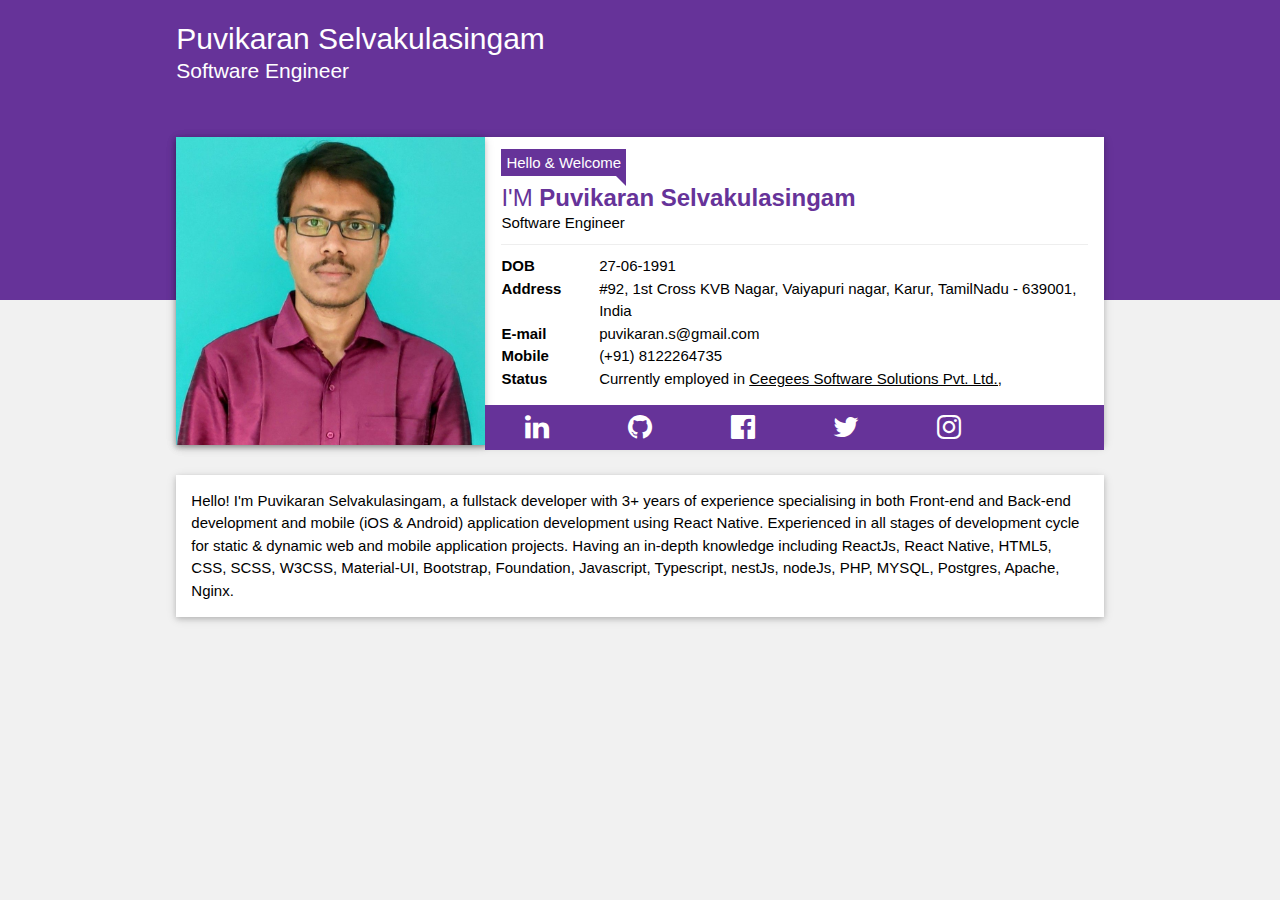
==== index.html @ 9a09921d "initial commit" ====
<!DOCTYPE html><html><head><meta charSet="utf-8"/><meta http-equiv="x-ua-compatible" content="ie=edge"/><meta name="viewport" content="width=device-width, initial-scale=1, shrink-to-fit=no"/><style data-href="/styles.d65a2d458ada3df007f9.css">html{font-family:sans-serif;-ms-text-size-adjust:100%;-webkit-text-size-adjust:100%}body{margin:0;-webkit-font-smoothing:antialiased;-moz-osx-font-smoothing:grayscale}article,aside,details,figcaption,figure,footer,header,main,menu,nav,section,summary{display:block}audio,canvas,progress,video{display:inline-block}audio:not([controls]){display:none;height:0}progress{vertical-align:baseline}[hidden],template{display:none}a{background-color:transparent;-webkit-text-decoration-skip:objects}a:active,a:hover{outline-width:0}abbr[title]{border-bottom:none;text-decoration:underline;-webkit-text-decoration:underline dotted;text-decoration:underline dotted}b,strong{font-weight:inherit;font-weight:bolder}dfn{font-style:italic}h1{font-size:2em;margin:.67em 0}mark{background-color:#ff0;color:#000}small{font-size:80%}sub,sup{font-size:75%;line-height:0;position:relative;vertical-align:baseline}sub{bottom:-.25em}sup{top:-.5em}img{border-style:none}svg:not(:root){overflow:hidden}code,kbd,pre,samp{font-family:monospace,monospace;font-size:1em}figure{margin:1em 40px}hr{box-sizing:content-box;height:0;overflow:visible}button,input,optgroup,select,textarea{font:inherit;margin:0}optgroup{font-weight:700}button,input{overflow:visible}button,select{text-transform:none}[type=reset],[type=submit],button,html [type=button]{-webkit-appearance:button}[type=button]::-moz-focus-inner,[type=reset]::-moz-focus-inner,[type=submit]::-moz-focus-inner,button::-moz-focus-inner{border-style:none;padding:0}[type=button]:-moz-focusring,[type=reset]:-moz-focusring,[type=submit]:-moz-focusring,button:-moz-focusring{outline:1px dotted ButtonText}fieldset{border:1px solid silver;margin:0 2px;padding:.35em .625em .75em}legend{box-sizing:border-box;color:inherit;display:table;max-width:100%;padding:0;white-space:normal}textarea{overflow:auto}[type=checkbox],[type=radio]{box-sizing:border-box;padding:0}[type=number]::-webkit-inner-spin-button,[type=number]::-webkit-outer-spin-button{height:auto}[type=search]{-webkit-appearance:textfield;outline-offset:-2px}[type=search]::-webkit-search-cancel-button,[type=search]::-webkit-search-decoration{-webkit-appearance:none}::-webkit-input-placeholder{color:inherit;opacity:.54}::-webkit-file-upload-button{-webkit-appearance:button;font:inherit}html{font:112.5%/1.45em georgia,serif;box-sizing:border-box;overflow-y:scroll}*,:after,:before{box-sizing:inherit}body{color:rgba(0,0,0,.8);font-family:georgia,serif;font-weight:400;word-wrap:break-word;-webkit-font-kerning:normal;font-kerning:normal;-ms-font-feature-settings:"kern","liga","clig","calt";font-feature-settings:"kern","liga","clig","calt"}img{max-width:100%;padding:0;margin:0 0 1.45rem}h1{font-size:2.25rem}h1,h2{padding:0;margin:0 0 1.45rem;color:inherit;font-family:-apple-system,BlinkMacSystemFont,Segoe UI,Roboto,Oxygen,Ubuntu,Cantarell,Fira Sans,Droid Sans,Helvetica Neue,sans-serif;font-weight:700;text-rendering:optimizeLegibility;line-height:1.1}h2{font-size:1.62671rem}h3{font-size:1.38316rem}h3,h4{padding:0;margin:0 0 1.45rem;color:inherit;font-family:-apple-system,BlinkMacSystemFont,Segoe UI,Roboto,Oxygen,Ubuntu,Cantarell,Fira Sans,Droid Sans,Helvetica Neue,sans-serif;font-weight:700;text-rendering:optimizeLegibility;line-height:1.1}h4{font-size:1rem}h5{font-size:.85028rem}h5,h6{padding:0;margin:0 0 1.45rem;color:inherit;font-family:-apple-system,BlinkMacSystemFont,Segoe UI,Roboto,Oxygen,Ubuntu,Cantarell,Fira Sans,Droid Sans,Helvetica Neue,sans-serif;font-weight:700;text-rendering:optimizeLegibility;line-height:1.1}h6{font-size:.78405rem}hgroup{padding:0;margin:0 0 1.45rem}ol,ul{padding:0;margin:0 0 1.45rem 1.45rem;list-style-position:outside;list-style-image:none}dd,dl,figure,p{padding:0;margin:0 0 1.45rem}pre{margin:0 0 1.45rem;font-size:.85rem;line-height:1.42;background:rgba(0,0,0,.04);border-radius:3px;overflow:auto;word-wrap:normal;padding:1.45rem}table{font-size:1rem;line-height:1.45rem;border-collapse:collapse;width:100%}fieldset,table{padding:0;margin:0 0 1.45rem}blockquote{padding:0;margin:0 1.45rem 1.45rem}form,iframe,noscript{padding:0;margin:0 0 1.45rem}hr{padding:0;margin:0 0 calc(1.45rem - 1px);background:rgba(0,0,0,.2);border:none;height:1px}address{padding:0;margin:0 0 1.45rem}b,dt,strong,th{font-weight:700}li{margin-bottom:.725rem}ol li,ul li{padding-left:0}li>ol,li>ul{margin-left:1.45rem;margin-bottom:.725rem;margin-top:.725rem}blockquote :last-child,li :last-child,p :last-child{margin-bottom:0}li>p{margin-bottom:.725rem}code,kbd,samp{font-size:.85rem;line-height:1.45rem}abbr,abbr[title],acronym{border-bottom:1px dotted rgba(0,0,0,.5);cursor:help}abbr[title]{text-decoration:none}td,th,thead{text-align:left}td,th{border-bottom:1px solid rgba(0,0,0,.12);font-feature-settings:"tnum";-moz-font-feature-settings:"tnum";-ms-font-feature-settings:"tnum";-webkit-font-feature-settings:"tnum";padding:.725rem .96667rem calc(.725rem - 1px)}td:first-child,th:first-child{padding-left:0}td:last-child,th:last-child{padding-right:0}code,tt{background-color:rgba(0,0,0,.04);border-radius:3px;font-family:SFMono-Regular,Consolas,Roboto Mono,Droid Sans Mono,Liberation Mono,Menlo,Courier,monospace;padding:.2em 0}pre code{background:none;line-height:1.42}code:after,code:before,tt:after,tt:before{letter-spacing:-.2em;content:" "}pre code:after,pre code:before,pre tt:after,pre tt:before{content:""}@media only screen and (max-width:480px){html{font-size:100%}}.primary-bg{background-color:#639}.custom-card{margin-top:-185px;margin-bottom:20px}.custom-card .card-text-container{position:relative}.custom-card .card-text-container h3{margin:5px 0 0;color:#639}.custom-card .card-text-container .tooltip{margin-top:15px;margin-bottom:6px;display:inline-block;position:relative}.custom-card .card-text-container .tooltip:after{content:"";position:absolute;top:100%;right:0;margin:0 auto;width:0;height:0;border-top:12px solid #639;border-left:12px solid transparent}.custom-card .card-text-container .tooltip .tooltiptext{background-color:#639;color:#fff;text-align:center;padding:5px}.custom-card .card-text-container hr{margin:10px 0}.custom-card .card-text-container .detail-section{margin-bottom:10px}.custom-card .card-text-container .detail-section .title{font-weight:700}.custom-card .card-text-container .bar{position:absolute;width:100%;left:0;right:0;bottom:-50px;height:45px;margin:0;padding:5px 0;display:flex;flex-direction:row;align-items:center}.custom-card .card-text-container .bar a{text-decoration:none;cursor:pointer}.custom-card .card-text-container .bar i{color:#fff;font-size:28px}.description{padding:15px;margin-top:30px}@media only screen and (max-width:440px){.description{margin-top:60px}}.description p{margin:0}</style><meta name="generator" content="Gatsby 2.20.29"/><title data-react-helmet="true"></title><link data-react-helmet="true" rel="stylesheet" href="https://www.w3schools.com/w3css/4/w3.css"/><link data-react-helmet="true" rel="stylesheet" href="https://cdnjs.cloudflare.com/ajax/libs/font-awesome/4.7.0/css/font-awesome.min.css"/><link data-react-helmet="true" href="/css/style.css" rel="stylesheet" type="text/css" media="all"/><meta data-react-helmet="true" charSet="UTF-8"/><meta data-react-helmet="true" name="viewport" content="width=device-width, initial-scale=1"/><meta data-react-helmet="true" name="keywords" content="puvikaran,puvi,karan,selvakulasingam"/><link rel="icon" href="/favicon-32x32.png?v=edf3d310d67f8284a562bc3a58c3e761"/><link rel="manifest" href="/manifest.webmanifest"/><meta name="theme-color" content="#663399"/><link rel="apple-touch-icon" sizes="48x48" href="/icons/icon-48x48.png?v=edf3d310d67f8284a562bc3a58c3e761"/><link rel="apple-touch-icon" sizes="72x72" href="/icons/icon-72x72.png?v=edf3d310d67f8284a562bc3a58c3e761"/><link rel="apple-touch-icon" sizes="96x96" href="/icons/icon-96x96.png?v=edf3d310d67f8284a562bc3a58c3e761"/><link rel="apple-touch-icon" sizes="144x144" href="/icons/icon-144x144.png?v=edf3d310d67f8284a562bc3a58c3e761"/><link rel="apple-touch-icon" sizes="192x192" href="/icons/icon-192x192.png?v=edf3d310d67f8284a562bc3a58c3e761"/><link rel="apple-touch-icon" sizes="256x256" href="/icons/icon-256x256.png?v=edf3d310d67f8284a562bc3a58c3e761"/><link rel="apple-touch-icon" sizes="384x384" href="/icons/icon-384x384.png?v=edf3d310d67f8284a562bc3a58c3e761"/><link rel="apple-touch-icon" sizes="512x512" href="/icons/icon-512x512.png?v=edf3d310d67f8284a562bc3a58c3e761"/><link as="script" rel="preload" href="/webpack-runtime-b86585d1ebe1988946d1.js"/><link as="script" rel="preload" href="/framework-37b45856124a722f0eb5.js"/><link as="script" rel="preload" href="/app-65b753fc425dd28dea3d.js"/><link as="script" rel="preload" href="/styles-b729c27faa6284e9ff45.js"/><link as="script" rel="preload" href="/bfc3b393f484e8017a4ce6b216c744361b202e15-5f7c99f3754a31f16627.js"/><link as="script" rel="preload" href="/component---src-pages-index-js-7a091f6914ab6d4b5a4e.js"/><link as="fetch" rel="preload" href="/page-data/index/page-data.json" crossorigin="anonymous"/><link as="fetch" rel="preload" href="/page-data/app-data.json" crossorigin="anonymous"/></head><body style="background-color:#f1f1f1"><div id="___gatsby"><div style="outline:none" tabindex="-1" id="gatsby-focus-wrapper"><header style="background:rebeccapurple;margin-bottom:1.45rem;height:300px"><div style="margin:0 auto;max-width:960px;padding:1.45rem 1.0875rem"><h2 style="margin:0"><a aria-current="page" style="color:white;text-decoration:none" class="" href="/">Puvikaran Selvakulasingam</a></h2><p class="w3-text-white" style="font-size:1.4rem">Software Engineer</p></div></header><div style="margin:0 auto;max-width:960px;padding:0 1.0875rem 1.45rem"><main><div class="w3-row w3-card w3-white custom-card"><div class="w3-col m4"><div class="w3-card"><img src="/static/puvi-a9e205b603343575e8da922bf139e166.jpg" alt="Puvikaran" style="width:100%;margin-bottom:0;object-fit:cover"/></div></div><div class="w3-col m8"><div class="w3-container card-text-container"><div class="tooltip w3-hide-small"><span class="tooltiptext">Hello &amp; Welcome</span></div><h3><span class="w3-hide-small">I&#x27;M </span><b>Puvikaran Selvakulasingam</b></h3><p style="margin:0">Software Engineer</p><hr/><div class="w3-row detail-section"><div class="w3-col m2 w3-left-align title">DOB</div><div class="w3-col m10 w3-left-align">27-06-1991</div><div class="w3-col m2 w3-left-align title">Address</div><div class="w3-col m10 w3-left-align">#92, 1st Cross KVB Nagar, Vaiyapuri nagar, Karur, TamilNadu - 639001, India</div><div class="w3-col m2 w3-left-align title">E-mail</div><div class="w3-col m10 w3-left-align">puvikaran.s@gmail.com</div><div class="w3-col m2 w3-left-align title">Mobile</div><div class="w3-col m10 w3-left-align">(+91) 8122264735</div><div class="w3-col m2 w3-left-align title">Status</div><div class="w3-col m10 w3-left-align">Currently employed in <a href="https://ceegees.in"> Ceegees Software Solutions Pvt. Ltd.,</a></div></div><div class="w3-row bar primary-bg"><div class="w3-col m2 w3-center"><a href="https://linkedin.com/in/puvikaran-selvakulasingam-461552183"><i class="fa fa-linkedin"></i></a></div><div class="w3-col m2 w3-center"><a href="https://github.com/puvikaran"><i class="fa fa-github"></i></a></div><div class="w3-col m2 w3-center"><a href="https://www.facebook.com/SamuelPuvikaran"><i class="fa fa-facebook-official"></i></a></div><div class="w3-col m2 w3-center"><a href="https://twitter.com/samuelpuvikaran"><i class="fa fa-twitter"></i></a></div><div class="w3-col m2 w3-center"><a href="https://www.instagram.com/puvikarans/"><i class="fa fa-instagram"></i></a></div></div></div></div></div><div class="w3-row w3-card w3-white description"><p>Hello! I&#x27;m Puvikaran Selvakulasingam, a fullstack developer with 3+ years of experience specialising in both Front-end and Back-end development and mobile (iOS &amp; Android) application development using React Native. Experienced in all stages of development cycle for static &amp; dynamic web and mobile application projects. Having an in-depth knowledge including ReactJs, React Native, HTML5, CSS, SCSS, W3CSS, Material-UI, Bootstrap, Foundation, Javascript, Typescript, nestJs, nodeJs, PHP, MYSQL, Postgres, Apache, Nginx.</p></div></main></div></div><div id="gatsby-announcer" style="position:absolute;top:0;width:1px;height:1px;padding:0;overflow:hidden;clip:rect(0, 0, 0, 0);white-space:nowrap;border:0" aria-live="assertive" aria-atomic="true"></div></div><script id="gatsby-script-loader">/*<![CDATA[*/window.pagePath="/";/*]]>*/</script><script id="gatsby-chunk-mapping">/*<![CDATA[*/window.___chunkMapping={"app":["/app-65b753fc425dd28dea3d.js"],"component---src-pages-404-js":["/component---src-pages-404-js-a5409de3d74bb1673743.js"],"component---src-pages-index-js":["/component---src-pages-index-js-7a091f6914ab6d4b5a4e.js"],"component---src-pages-page-2-js":["/component---src-pages-page-2-js-f33f04d4c95aa31c4ab7.js"]};/*]]>*/</script><script src="/component---src-pages-index-js-7a091f6914ab6d4b5a4e.js" async=""></script><script src="/bfc3b393f484e8017a4ce6b216c744361b202e15-5f7c99f3754a31f16627.js" async=""></script><script src="/styles-b729c27faa6284e9ff45.js" async=""></script><script src="/app-65b753fc425dd28dea3d.js" async=""></script><script src="/framework-37b45856124a722f0eb5.js" async=""></script><script src="/webpack-runtime-b86585d1ebe1988946d1.js" async=""></script></body></html>
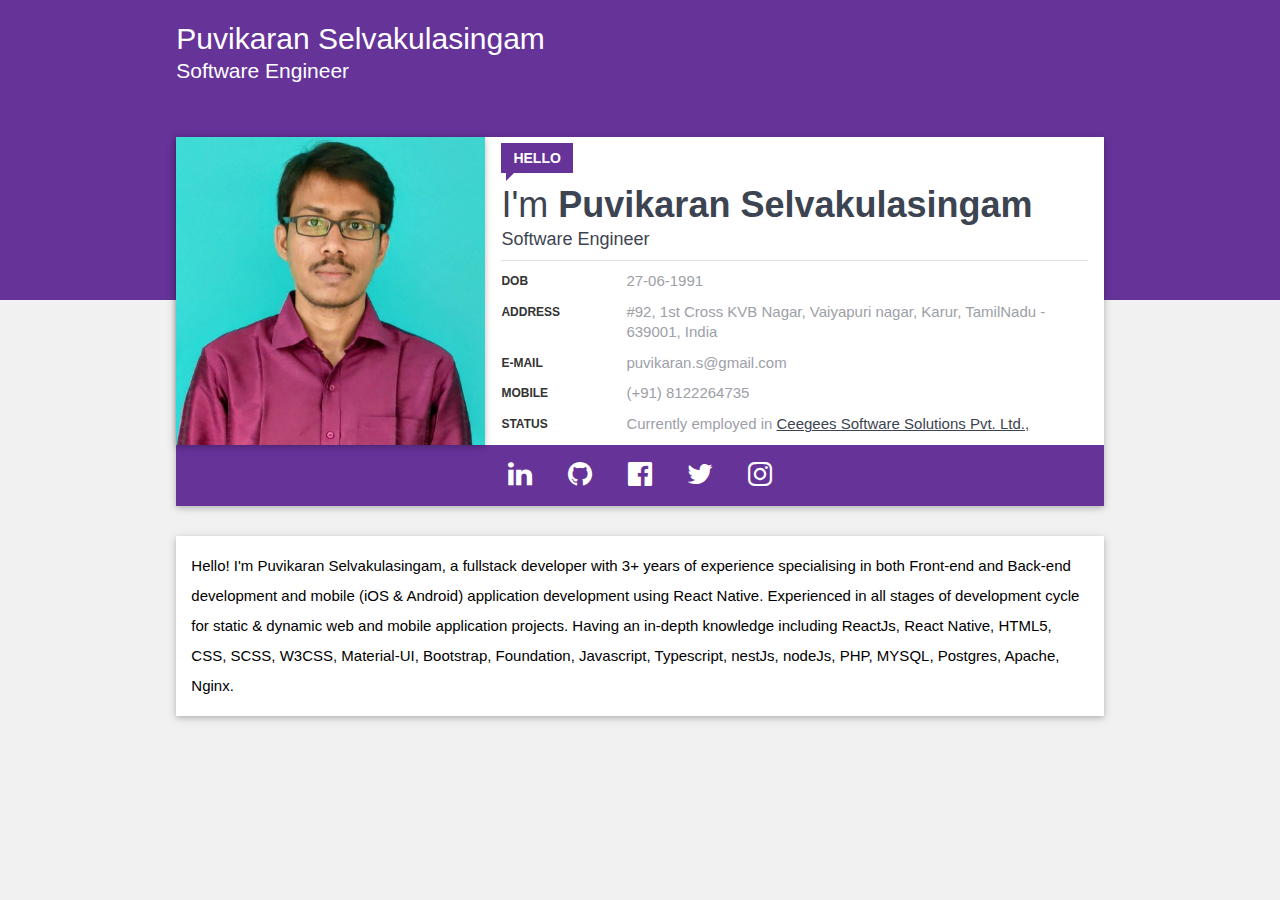
==== commit 57472faf: "styles updated" ====
--- a/index.html
+++ b/index.html
@@ -1 +1 @@
-<!DOCTYPE html><html><head><meta charSet="utf-8"/><meta http-equiv="x-ua-compatible" content="ie=edge"/><meta name="viewport" content="width=device-width, initial-scale=1, shrink-to-fit=no"/><style data-href="/styles.d65a2d458ada3df007f9.css">html{font-family:sans-serif;-ms-text-size-adjust:100%;-webkit-text-size-adjust:100%}body{margin:0;-webkit-font-smoothing:antialiased;-moz-osx-font-smoothing:grayscale}article,aside,details,figcaption,figure,footer,header,main,menu,nav,section,summary{display:block}audio,canvas,progress,video{display:inline-block}audio:not([controls]){display:none;height:0}progress{vertical-align:baseline}[hidden],template{display:none}a{background-color:transparent;-webkit-text-decoration-skip:objects}a:active,a:hover{outline-width:0}abbr[title]{border-bottom:none;text-decoration:underline;-webkit-text-decoration:underline dotted;text-decoration:underline dotted}b,strong{font-weight:inherit;font-weight:bolder}dfn{font-style:italic}h1{font-size:2em;margin:.67em 0}mark{background-color:#ff0;color:#000}small{font-size:80%}sub,sup{font-size:75%;line-height:0;position:relative;vertical-align:baseline}sub{bottom:-.25em}sup{top:-.5em}img{border-style:none}svg:not(:root){overflow:hidden}code,kbd,pre,samp{font-family:monospace,monospace;font-size:1em}figure{margin:1em 40px}hr{box-sizing:content-box;height:0;overflow:visible}button,input,optgroup,select,textarea{font:inherit;margin:0}optgroup{font-weight:700}button,input{overflow:visible}button,select{text-transform:none}[type=reset],[type=submit],button,html [type=button]{-webkit-appearance:button}[type=button]::-moz-focus-inner,[type=reset]::-moz-focus-inner,[type=submit]::-moz-focus-inner,button::-moz-focus-inner{border-style:none;padding:0}[type=button]:-moz-focusring,[type=reset]:-moz-focusring,[type=submit]:-moz-focusring,button:-moz-focusring{outline:1px dotted ButtonText}fieldset{border:1px solid silver;margin:0 2px;padding:.35em .625em .75em}legend{box-sizing:border-box;color:inherit;display:table;max-width:100%;padding:0;white-space:normal}textarea{overflow:auto}[type=checkbox],[type=radio]{box-sizing:border-box;padding:0}[type=number]::-webkit-inner-spin-button,[type=number]::-webkit-outer-spin-button{height:auto}[type=search]{-webkit-appearance:textfield;outline-offset:-2px}[type=search]::-webkit-search-cancel-button,[type=search]::-webkit-search-decoration{-webkit-appearance:none}::-webkit-input-placeholder{color:inherit;opacity:.54}::-webkit-file-upload-button{-webkit-appearance:button;font:inherit}html{font:112.5%/1.45em georgia,serif;box-sizing:border-box;overflow-y:scroll}*,:after,:before{box-sizing:inherit}body{color:rgba(0,0,0,.8);font-family:georgia,serif;font-weight:400;word-wrap:break-word;-webkit-font-kerning:normal;font-kerning:normal;-ms-font-feature-settings:"kern","liga","clig","calt";font-feature-settings:"kern","liga","clig","calt"}img{max-width:100%;padding:0;margin:0 0 1.45rem}h1{font-size:2.25rem}h1,h2{padding:0;margin:0 0 1.45rem;color:inherit;font-family:-apple-system,BlinkMacSystemFont,Segoe UI,Roboto,Oxygen,Ubuntu,Cantarell,Fira Sans,Droid Sans,Helvetica Neue,sans-serif;font-weight:700;text-rendering:optimizeLegibility;line-height:1.1}h2{font-size:1.62671rem}h3{font-size:1.38316rem}h3,h4{padding:0;margin:0 0 1.45rem;color:inherit;font-family:-apple-system,BlinkMacSystemFont,Segoe UI,Roboto,Oxygen,Ubuntu,Cantarell,Fira Sans,Droid Sans,Helvetica Neue,sans-serif;font-weight:700;text-rendering:optimizeLegibility;line-height:1.1}h4{font-size:1rem}h5{font-size:.85028rem}h5,h6{padding:0;margin:0 0 1.45rem;color:inherit;font-family:-apple-system,BlinkMacSystemFont,Segoe UI,Roboto,Oxygen,Ubuntu,Cantarell,Fira Sans,Droid Sans,Helvetica Neue,sans-serif;font-weight:700;text-rendering:optimizeLegibility;line-height:1.1}h6{font-size:.78405rem}hgroup{padding:0;margin:0 0 1.45rem}ol,ul{padding:0;margin:0 0 1.45rem 1.45rem;list-style-position:outside;list-style-image:none}dd,dl,figure,p{padding:0;margin:0 0 1.45rem}pre{margin:0 0 1.45rem;font-size:.85rem;line-height:1.42;background:rgba(0,0,0,.04);border-radius:3px;overflow:auto;word-wrap:normal;padding:1.45rem}table{font-size:1rem;line-height:1.45rem;border-collapse:collapse;width:100%}fieldset,table{padding:0;margin:0 0 1.45rem}blockquote{padding:0;margin:0 1.45rem 1.45rem}form,iframe,noscript{padding:0;margin:0 0 1.45rem}hr{padding:0;margin:0 0 calc(1.45rem - 1px);background:rgba(0,0,0,.2);border:none;height:1px}address{padding:0;margin:0 0 1.45rem}b,dt,strong,th{font-weight:700}li{margin-bottom:.725rem}ol li,ul li{padding-left:0}li>ol,li>ul{margin-left:1.45rem;margin-bottom:.725rem;margin-top:.725rem}blockquote :last-child,li :last-child,p :last-child{margin-bottom:0}li>p{margin-bottom:.725rem}code,kbd,samp{font-size:.85rem;line-height:1.45rem}abbr,abbr[title],acronym{border-bottom:1px dotted rgba(0,0,0,.5);cursor:help}abbr[title]{text-decoration:none}td,th,thead{text-align:left}td,th{border-bottom:1px solid rgba(0,0,0,.12);font-feature-settings:"tnum";-moz-font-feature-settings:"tnum";-ms-font-feature-settings:"tnum";-webkit-font-feature-settings:"tnum";padding:.725rem .96667rem calc(.725rem - 1px)}td:first-child,th:first-child{padding-left:0}td:last-child,th:last-child{padding-right:0}code,tt{background-color:rgba(0,0,0,.04);border-radius:3px;font-family:SFMono-Regular,Consolas,Roboto Mono,Droid Sans Mono,Liberation Mono,Menlo,Courier,monospace;padding:.2em 0}pre code{background:none;line-height:1.42}code:after,code:before,tt:after,tt:before{letter-spacing:-.2em;content:" "}pre code:after,pre code:before,pre tt:after,pre tt:before{content:""}@media only screen and (max-width:480px){html{font-size:100%}}.primary-bg{background-color:#639}.custom-card{margin-top:-185px;margin-bottom:20px}.custom-card .card-text-container{position:relative}.custom-card .card-text-container h3{margin:5px 0 0;color:#639}.custom-card .card-text-container .tooltip{margin-top:15px;margin-bottom:6px;display:inline-block;position:relative}.custom-card .card-text-container .tooltip:after{content:"";position:absolute;top:100%;right:0;margin:0 auto;width:0;height:0;border-top:12px solid #639;border-left:12px solid transparent}.custom-card .card-text-container .tooltip .tooltiptext{background-color:#639;color:#fff;text-align:center;padding:5px}.custom-card .card-text-container hr{margin:10px 0}.custom-card .card-text-container .detail-section{margin-bottom:10px}.custom-card .card-text-container .detail-section .title{font-weight:700}.custom-card .card-text-container .bar{position:absolute;width:100%;left:0;right:0;bottom:-50px;height:45px;margin:0;padding:5px 0;display:flex;flex-direction:row;align-items:center}.custom-card .card-text-container .bar a{text-decoration:none;cursor:pointer}.custom-card .card-text-container .bar i{color:#fff;font-size:28px}.description{padding:15px;margin-top:30px}@media only screen and (max-width:440px){.description{margin-top:60px}}.description p{margin:0}</style><meta name="generator" content="Gatsby 2.20.29"/><title data-react-helmet="true"></title><link data-react-helmet="true" rel="stylesheet" href="https://www.w3schools.com/w3css/4/w3.css"/><link data-react-helmet="true" rel="stylesheet" href="https://cdnjs.cloudflare.com/ajax/libs/font-awesome/4.7.0/css/font-awesome.min.css"/><link data-react-helmet="true" href="/css/style.css" rel="stylesheet" type="text/css" media="all"/><meta data-react-helmet="true" charSet="UTF-8"/><meta data-react-helmet="true" name="viewport" content="width=device-width, initial-scale=1"/><meta data-react-helmet="true" name="keywords" content="puvikaran,puvi,karan,selvakulasingam"/><link rel="icon" href="/favicon-32x32.png?v=edf3d310d67f8284a562bc3a58c3e761"/><link rel="manifest" href="/manifest.webmanifest"/><meta name="theme-color" content="#663399"/><link rel="apple-touch-icon" sizes="48x48" href="/icons/icon-48x48.png?v=edf3d310d67f8284a562bc3a58c3e761"/><link rel="apple-touch-icon" sizes="72x72" href="/icons/icon-72x72.png?v=edf3d310d67f8284a562bc3a58c3e761"/><link rel="apple-touch-icon" sizes="96x96" href="/icons/icon-96x96.png?v=edf3d310d67f8284a562bc3a58c3e761"/><link rel="apple-touch-icon" sizes="144x144" href="/icons/icon-144x144.png?v=edf3d310d67f8284a562bc3a58c3e761"/><link rel="apple-touch-icon" sizes="192x192" href="/icons/icon-192x192.png?v=edf3d310d67f8284a562bc3a58c3e761"/><link rel="apple-touch-icon" sizes="256x256" href="/icons/icon-256x256.png?v=edf3d310d67f8284a562bc3a58c3e761"/><link rel="apple-touch-icon" sizes="384x384" href="/icons/icon-384x384.png?v=edf3d310d67f8284a562bc3a58c3e761"/><link rel="apple-touch-icon" sizes="512x512" href="/icons/icon-512x512.png?v=edf3d310d67f8284a562bc3a58c3e761"/><link as="script" rel="preload" href="/webpack-runtime-b86585d1ebe1988946d1.js"/><link as="script" rel="preload" href="/framework-37b45856124a722f0eb5.js"/><link as="script" rel="preload" href="/app-65b753fc425dd28dea3d.js"/><link as="script" rel="preload" href="/styles-b729c27faa6284e9ff45.js"/><link as="script" rel="preload" href="/bfc3b393f484e8017a4ce6b216c744361b202e15-5f7c99f3754a31f16627.js"/><link as="script" rel="preload" href="/component---src-pages-index-js-7a091f6914ab6d4b5a4e.js"/><link as="fetch" rel="preload" href="/page-data/index/page-data.json" crossorigin="anonymous"/><link as="fetch" rel="preload" href="/page-data/app-data.json" crossorigin="anonymous"/></head><body style="background-color:#f1f1f1"><div id="___gatsby"><div style="outline:none" tabindex="-1" id="gatsby-focus-wrapper"><header style="background:rebeccapurple;margin-bottom:1.45rem;height:300px"><div style="margin:0 auto;max-width:960px;padding:1.45rem 1.0875rem"><h2 style="margin:0"><a aria-current="page" style="color:white;text-decoration:none" class="" href="/">Puvikaran Selvakulasingam</a></h2><p class="w3-text-white" style="font-size:1.4rem">Software Engineer</p></div></header><div style="margin:0 auto;max-width:960px;padding:0 1.0875rem 1.45rem"><main><div class="w3-row w3-card w3-white custom-card"><div class="w3-col m4"><div class="w3-card"><img src="/static/puvi-a9e205b603343575e8da922bf139e166.jpg" alt="Puvikaran" style="width:100%;margin-bottom:0;object-fit:cover"/></div></div><div class="w3-col m8"><div class="w3-container card-text-container"><div class="tooltip w3-hide-small"><span class="tooltiptext">Hello &amp; Welcome</span></div><h3><span class="w3-hide-small">I&#x27;M </span><b>Puvikaran Selvakulasingam</b></h3><p style="margin:0">Software Engineer</p><hr/><div class="w3-row detail-section"><div class="w3-col m2 w3-left-align title">DOB</div><div class="w3-col m10 w3-left-align">27-06-1991</div><div class="w3-col m2 w3-left-align title">Address</div><div class="w3-col m10 w3-left-align">#92, 1st Cross KVB Nagar, Vaiyapuri nagar, Karur, TamilNadu - 639001, India</div><div class="w3-col m2 w3-left-align title">E-mail</div><div class="w3-col m10 w3-left-align">puvikaran.s@gmail.com</div><div class="w3-col m2 w3-left-align title">Mobile</div><div class="w3-col m10 w3-left-align">(+91) 8122264735</div><div class="w3-col m2 w3-left-align title">Status</div><div class="w3-col m10 w3-left-align">Currently employed in <a href="https://ceegees.in"> Ceegees Software Solutions Pvt. Ltd.,</a></div></div><div class="w3-row bar primary-bg"><div class="w3-col m2 w3-center"><a href="https://linkedin.com/in/puvikaran-selvakulasingam-461552183"><i class="fa fa-linkedin"></i></a></div><div class="w3-col m2 w3-center"><a href="https://github.com/puvikaran"><i class="fa fa-github"></i></a></div><div class="w3-col m2 w3-center"><a href="https://www.facebook.com/SamuelPuvikaran"><i class="fa fa-facebook-official"></i></a></div><div class="w3-col m2 w3-center"><a href="https://twitter.com/samuelpuvikaran"><i class="fa fa-twitter"></i></a></div><div class="w3-col m2 w3-center"><a href="https://www.instagram.com/puvikarans/"><i class="fa fa-instagram"></i></a></div></div></div></div></div><div class="w3-row w3-card w3-white description"><p>Hello! I&#x27;m Puvikaran Selvakulasingam, a fullstack developer with 3+ years of experience specialising in both Front-end and Back-end development and mobile (iOS &amp; Android) application development using React Native. Experienced in all stages of development cycle for static &amp; dynamic web and mobile application projects. Having an in-depth knowledge including ReactJs, React Native, HTML5, CSS, SCSS, W3CSS, Material-UI, Bootstrap, Foundation, Javascript, Typescript, nestJs, nodeJs, PHP, MYSQL, Postgres, Apache, Nginx.</p></div></main></div></div><div id="gatsby-announcer" style="position:absolute;top:0;width:1px;height:1px;padding:0;overflow:hidden;clip:rect(0, 0, 0, 0);white-space:nowrap;border:0" aria-live="assertive" aria-atomic="true"></div></div><script id="gatsby-script-loader">/*<![CDATA[*/window.pagePath="/";/*]]>*/</script><script id="gatsby-chunk-mapping">/*<![CDATA[*/window.___chunkMapping={"app":["/app-65b753fc425dd28dea3d.js"],"component---src-pages-404-js":["/component---src-pages-404-js-a5409de3d74bb1673743.js"],"component---src-pages-index-js":["/component---src-pages-index-js-7a091f6914ab6d4b5a4e.js"],"component---src-pages-page-2-js":["/component---src-pages-page-2-js-f33f04d4c95aa31c4ab7.js"]};/*]]>*/</script><script src="/component---src-pages-index-js-7a091f6914ab6d4b5a4e.js" async=""></script><script src="/bfc3b393f484e8017a4ce6b216c744361b202e15-5f7c99f3754a31f16627.js" async=""></script><script src="/styles-b729c27faa6284e9ff45.js" async=""></script><script src="/app-65b753fc425dd28dea3d.js" async=""></script><script src="/framework-37b45856124a722f0eb5.js" async=""></script><script src="/webpack-runtime-b86585d1ebe1988946d1.js" async=""></script></body></html>+<!DOCTYPE html><html><head><meta charSet="utf-8"/><meta http-equiv="x-ua-compatible" content="ie=edge"/><meta name="viewport" content="width=device-width, initial-scale=1, shrink-to-fit=no"/><style data-href="/styles.e09ecf9520c07b2c198c.css">html{font-family:sans-serif;-ms-text-size-adjust:100%;-webkit-text-size-adjust:100%}body{margin:0;-webkit-font-smoothing:antialiased;-moz-osx-font-smoothing:grayscale}article,aside,details,figcaption,figure,footer,header,main,menu,nav,section,summary{display:block}audio,canvas,progress,video{display:inline-block}audio:not([controls]){display:none;height:0}progress{vertical-align:baseline}[hidden],template{display:none}a{background-color:transparent;-webkit-text-decoration-skip:objects}a:active,a:hover{outline-width:0}abbr[title]{border-bottom:none;text-decoration:underline;-webkit-text-decoration:underline dotted;text-decoration:underline dotted}b,strong{font-weight:inherit;font-weight:bolder}dfn{font-style:italic}h1{font-size:2em;margin:.67em 0}mark{background-color:#ff0;color:#000}small{font-size:80%}sub,sup{font-size:75%;line-height:0;position:relative;vertical-align:baseline}sub{bottom:-.25em}sup{top:-.5em}img{border-style:none}svg:not(:root){overflow:hidden}code,kbd,pre,samp{font-family:monospace,monospace;font-size:1em}figure{margin:1em 40px}hr{box-sizing:content-box;height:0;overflow:visible}button,input,optgroup,select,textarea{font:inherit;margin:0}optgroup{font-weight:700}button,input{overflow:visible}button,select{text-transform:none}[type=reset],[type=submit],button,html [type=button]{-webkit-appearance:button}[type=button]::-moz-focus-inner,[type=reset]::-moz-focus-inner,[type=submit]::-moz-focus-inner,button::-moz-focus-inner{border-style:none;padding:0}[type=button]:-moz-focusring,[type=reset]:-moz-focusring,[type=submit]:-moz-focusring,button:-moz-focusring{outline:1px dotted ButtonText}fieldset{border:1px solid silver;margin:0 2px;padding:.35em .625em .75em}legend{box-sizing:border-box;color:inherit;display:table;max-width:100%;padding:0;white-space:normal}textarea{overflow:auto}[type=checkbox],[type=radio]{box-sizing:border-box;padding:0}[type=number]::-webkit-inner-spin-button,[type=number]::-webkit-outer-spin-button{height:auto}[type=search]{-webkit-appearance:textfield;outline-offset:-2px}[type=search]::-webkit-search-cancel-button,[type=search]::-webkit-search-decoration{-webkit-appearance:none}::-webkit-input-placeholder{color:inherit;opacity:.54}::-webkit-file-upload-button{-webkit-appearance:button;font:inherit}html{font:112.5%/1.45em georgia,serif;box-sizing:border-box;overflow-y:scroll}*,:after,:before{box-sizing:inherit}body{color:rgba(0,0,0,.8);font-family:georgia,serif;font-weight:400;word-wrap:break-word;-webkit-font-kerning:normal;font-kerning:normal;-ms-font-feature-settings:"kern","liga","clig","calt";font-feature-settings:"kern","liga","clig","calt"}img{max-width:100%;padding:0;margin:0 0 1.45rem}h1{font-size:2.25rem}h1,h2{padding:0;margin:0 0 1.45rem;color:inherit;font-family:-apple-system,BlinkMacSystemFont,Segoe UI,Roboto,Oxygen,Ubuntu,Cantarell,Fira Sans,Droid Sans,Helvetica Neue,sans-serif;font-weight:700;text-rendering:optimizeLegibility;line-height:1.1}h2{font-size:1.62671rem}h3{font-size:1.38316rem}h3,h4{padding:0;margin:0 0 1.45rem;color:inherit;font-family:-apple-system,BlinkMacSystemFont,Segoe UI,Roboto,Oxygen,Ubuntu,Cantarell,Fira Sans,Droid Sans,Helvetica Neue,sans-serif;font-weight:700;text-rendering:optimizeLegibility;line-height:1.1}h4{font-size:1rem}h5{font-size:.85028rem}h5,h6{padding:0;margin:0 0 1.45rem;color:inherit;font-family:-apple-system,BlinkMacSystemFont,Segoe UI,Roboto,Oxygen,Ubuntu,Cantarell,Fira Sans,Droid Sans,Helvetica Neue,sans-serif;font-weight:700;text-rendering:optimizeLegibility;line-height:1.1}h6{font-size:.78405rem}hgroup{padding:0;margin:0 0 1.45rem}ol,ul{padding:0;margin:0 0 1.45rem 1.45rem;list-style-position:outside;list-style-image:none}dd,dl,figure,p{padding:0;margin:0 0 1.45rem}pre{margin:0 0 1.45rem;font-size:.85rem;line-height:1.42;background:rgba(0,0,0,.04);border-radius:3px;overflow:auto;word-wrap:normal;padding:1.45rem}table{font-size:1rem;line-height:1.45rem;border-collapse:collapse;width:100%}fieldset,table{padding:0;margin:0 0 1.45rem}blockquote{padding:0;margin:0 1.45rem 1.45rem}form,iframe,noscript{padding:0;margin:0 0 1.45rem}hr{padding:0;margin:0 0 calc(1.45rem - 1px);background:rgba(0,0,0,.2);border:none;height:1px}address{padding:0;margin:0 0 1.45rem}b,dt,strong,th{font-weight:700}li{margin-bottom:.725rem}ol li,ul li{padding-left:0}li>ol,li>ul{margin-left:1.45rem;margin-bottom:.725rem;margin-top:.725rem}blockquote :last-child,li :last-child,p :last-child{margin-bottom:0}li>p{margin-bottom:.725rem}code,kbd,samp{font-size:.85rem;line-height:1.45rem}abbr,abbr[title],acronym{border-bottom:1px dotted rgba(0,0,0,.5);cursor:help}abbr[title]{text-decoration:none}td,th,thead{text-align:left}td,th{border-bottom:1px solid rgba(0,0,0,.12);font-feature-settings:"tnum";-moz-font-feature-settings:"tnum";-ms-font-feature-settings:"tnum";-webkit-font-feature-settings:"tnum";padding:.725rem .96667rem calc(.725rem - 1px)}td:first-child,th:first-child{padding-left:0}td:last-child,th:last-child{padding-right:0}code,tt{background-color:rgba(0,0,0,.04);border-radius:3px;font-family:SFMono-Regular,Consolas,Roboto Mono,Droid Sans Mono,Liberation Mono,Menlo,Courier,monospace;padding:.2em 0}pre code{background:none;line-height:1.42}code:after,code:before,tt:after,tt:before{letter-spacing:-.2em;content:" "}pre code:after,pre code:before,pre tt:after,pre tt:before{content:""}@media only screen and (max-width:480px){html{font-size:100%}}.primary-bg{background-color:#639}.profile-card{margin-top:-185px}.profile-card .card-text-container{position:relative}.profile-card .card-text-container h3,.profile-card .card-text-container h4{margin:0}.profile-card .card-text-container .profile{color:#3d4451;padding-bottom:10px;margin:10px 0;border-bottom:1px solid #dedede}.profile-card .card-text-container .profile .my-name{font-size:36px;line-height:1.1;font-weight:700;margin-bottom:5px}.profile-card .card-text-container .profile .my-name span{font-weight:300}.profile-card .card-text-container .profile .designation{font-size:18px;font-weight:400;line-height:1.1;margin-bottom:0}.profile-card .card-text-container .profile .tooltip{margin-bottom:16px;display:inline-block;position:relative}.profile-card .card-text-container .profile .tooltip:before{content:"";position:absolute;top:100%;left:5px;margin:0 auto;width:0;height:0;border-top:12px solid #639;border-right:12px solid transparent}.profile-card .card-text-container .profile .tooltip .tooltiptext{background-color:#639;color:#fff;text-align:center;padding:7px 12px;font-size:14px;font-weight:700;text-transform:uppercase}@media only screen and (max-width:358px){.profile-card .card-text-container .profile .my-name{font-size:28px;line-height:1.2}}.profile-card .card-text-container .detail-section{margin:0;padding:0;list-style:none}.profile-card .card-text-container .detail-section .title{display:block;width:120px;float:left;color:#333;font-size:12px;font-weight:700;line-height:20px;text-transform:uppercase}.profile-card .card-text-container .detail-section .content{display:block;margin-left:125px;font-size:15px;font-weight:400;line-height:20px;color:#9da0a7}.profile-card .card-text-container .detail-section .content a{color:#3d4451}@media only screen and (max-width:600px){.profile-card .card-text-container .detail-section .title{width:100%}.profile-card .card-text-container .detail-section .content{margin:0}}.profile-card .social ul{padding:15px}.profile-card .social ul li{margin:0}.profile-card .social .bar{display:flex;align-items:center;justify-content:center;margin:0;list-style:none;text-align:center}.profile-card .social .bar a{width:60px;position:relative;display:inline-block;background-color:transparent;text-decoration:none}.profile-card .social .bar i{color:#fff;font-size:28px}.description-card{padding:15px;margin-top:30px}.description-card p{margin:0;line-height:2}</style><meta name="generator" content="Gatsby 2.20.29"/><title data-react-helmet="true"></title><link data-react-helmet="true" rel="stylesheet" href="https://www.w3schools.com/w3css/4/w3.css"/><link data-react-helmet="true" rel="stylesheet" href="https://cdnjs.cloudflare.com/ajax/libs/font-awesome/4.7.0/css/font-awesome.min.css"/><link data-react-helmet="true" href="/css/style.css" rel="stylesheet" type="text/css" media="all"/><link data-react-helmet="true" type="text/css" rel="stylesheet" href="https://fonts.googleapis.com/css?family=Roboto:300,400,500,700|Google+Sans:400,500,700"/><meta data-react-helmet="true" charSet="UTF-8"/><meta data-react-helmet="true" name="viewport" content="width=device-width, initial-scale=1"/><meta data-react-helmet="true" name="keywords" content="puvikaran,puvi,karan,selvakulasingam"/><link rel="icon" href="/favicon-32x32.png?v=edf3d310d67f8284a562bc3a58c3e761"/><link rel="manifest" href="/manifest.webmanifest"/><meta name="theme-color" content="#663399"/><link rel="apple-touch-icon" sizes="48x48" href="/icons/icon-48x48.png?v=edf3d310d67f8284a562bc3a58c3e761"/><link rel="apple-touch-icon" sizes="72x72" href="/icons/icon-72x72.png?v=edf3d310d67f8284a562bc3a58c3e761"/><link rel="apple-touch-icon" sizes="96x96" href="/icons/icon-96x96.png?v=edf3d310d67f8284a562bc3a58c3e761"/><link rel="apple-touch-icon" sizes="144x144" href="/icons/icon-144x144.png?v=edf3d310d67f8284a562bc3a58c3e761"/><link rel="apple-touch-icon" sizes="192x192" href="/icons/icon-192x192.png?v=edf3d310d67f8284a562bc3a58c3e761"/><link rel="apple-touch-icon" sizes="256x256" href="/icons/icon-256x256.png?v=edf3d310d67f8284a562bc3a58c3e761"/><link rel="apple-touch-icon" sizes="384x384" href="/icons/icon-384x384.png?v=edf3d310d67f8284a562bc3a58c3e761"/><link rel="apple-touch-icon" sizes="512x512" href="/icons/icon-512x512.png?v=edf3d310d67f8284a562bc3a58c3e761"/><link as="script" rel="preload" href="/webpack-runtime-692e29037f0a15e1c209.js"/><link as="script" rel="preload" href="/framework-37b45856124a722f0eb5.js"/><link as="script" rel="preload" href="/app-65b753fc425dd28dea3d.js"/><link as="script" rel="preload" href="/styles-b729c27faa6284e9ff45.js"/><link as="script" rel="preload" href="/bfc3b393f484e8017a4ce6b216c744361b202e15-613a0fe101184a2a07a4.js"/><link as="script" rel="preload" href="/component---src-pages-index-js-e20f58c4910a2cf21a0b.js"/><link as="fetch" rel="preload" href="/page-data/index/page-data.json" crossorigin="anonymous"/><link as="fetch" rel="preload" href="/page-data/app-data.json" crossorigin="anonymous"/></head><body style="background-color:#f1f1f1"><div id="___gatsby"><div style="outline:none" tabindex="-1" id="gatsby-focus-wrapper"><header style="background:rebeccapurple;margin-bottom:1.45rem;height:300px"><div style="margin:0 auto;max-width:960px;padding:1.45rem 1.0875rem"><h2 style="margin:0"><a aria-current="page" style="color:white;text-decoration:none" class="" href="/">Puvikaran Selvakulasingam</a></h2><p class="w3-text-white" style="font-size:1.4rem">Software Engineer</p></div></header><div style="margin:0 auto;max-width:960px;padding:0 1.0875rem 1.45rem"><main><section id="me-card" class="w3-card w3-white profile-card"><div class="w3-row"><div class="w3-col m4"><div class="w3-card"><img src="/static/puvi-a9e205b603343575e8da922bf139e166.jpg" alt="Puvikaran" style="width:100%;margin-bottom:0;object-fit:cover"/></div></div><div class="w3-col m8"><div class="w3-container card-text-container"><div class="profile"><div class="tooltip"><span class="tooltiptext">Hello</span></div><h3 class="my-name"><span>I&#x27;m </span><strong>Puvikaran Selvakulasingam</strong></h3><h4 class="designation">Software Engineer</h4></div><ul class="detail-section"><li><strong class="title">DOB</strong><span class="content">27-06-1991</span></li><li><strong class="title">Address</strong><span class="content">#92, 1st Cross KVB Nagar, Vaiyapuri nagar, Karur, TamilNadu - 639001, India</span></li><li><strong class="title">E-mail</strong><span class="content">puvikaran.s@gmail.com</span></li><li><strong class="title">Mobile</strong><span class="content">(+91) 8122264735</span></li><li><strong class="title">Status</strong><span class="content">Currently employed in <a href="https://ceegees.in"> Ceegees Software Solutions Pvt. Ltd.,</a></span></li></ul></div></div></div><div class="social"><ul class="w3-row bar primary-bg"><li><a href="https://linkedin.com/in/puvikaran-selvakulasingam-461552183"><i class="fa fa-linkedin"></i></a></li><li><a href="https://github.com/puvikaran"><i class="fa fa-github"></i></a></li><li><a href="https://www.facebook.com/SamuelPuvikaran"><i class="fa fa-facebook-official"></i></a></li><li><a href="https://twitter.com/samuelpuvikaran"><i class="fa fa-twitter"></i></a></li><li><a href="https://www.instagram.com/puvikarans/"><i class="fa fa-instagram"></i></a></li></ul></div></section><section id="decription" class="w3-row w3-card w3-white description-card"><p>Hello! I&#x27;m Puvikaran Selvakulasingam, a fullstack developer with 3+ years of experience specialising in both Front-end and Back-end development and mobile (iOS &amp; Android) application development using React Native. Experienced in all stages of development cycle for static &amp; dynamic web and mobile application projects. Having an in-depth knowledge including ReactJs, React Native, HTML5, CSS, SCSS, W3CSS, Material-UI, Bootstrap, Foundation, Javascript, Typescript, nestJs, nodeJs, PHP, MYSQL, Postgres, Apache, Nginx.</p></section></main></div></div><div id="gatsby-announcer" style="position:absolute;top:0;width:1px;height:1px;padding:0;overflow:hidden;clip:rect(0, 0, 0, 0);white-space:nowrap;border:0" aria-live="assertive" aria-atomic="true"></div></div><script id="gatsby-script-loader">/*<![CDATA[*/window.pagePath="/";/*]]>*/</script><script id="gatsby-chunk-mapping">/*<![CDATA[*/window.___chunkMapping={"app":["/app-65b753fc425dd28dea3d.js"],"component---src-pages-404-js":["/component---src-pages-404-js-a5409de3d74bb1673743.js"],"component---src-pages-index-js":["/component---src-pages-index-js-e20f58c4910a2cf21a0b.js"],"component---src-pages-page-2-js":["/component---src-pages-page-2-js-f33f04d4c95aa31c4ab7.js"]};/*]]>*/</script><script src="/component---src-pages-index-js-e20f58c4910a2cf21a0b.js" async=""></script><script src="/bfc3b393f484e8017a4ce6b216c744361b202e15-613a0fe101184a2a07a4.js" async=""></script><script src="/styles-b729c27faa6284e9ff45.js" async=""></script><script src="/app-65b753fc425dd28dea3d.js" async=""></script><script src="/framework-37b45856124a722f0eb5.js" async=""></script><script src="/webpack-runtime-692e29037f0a15e1c209.js" async=""></script></body></html>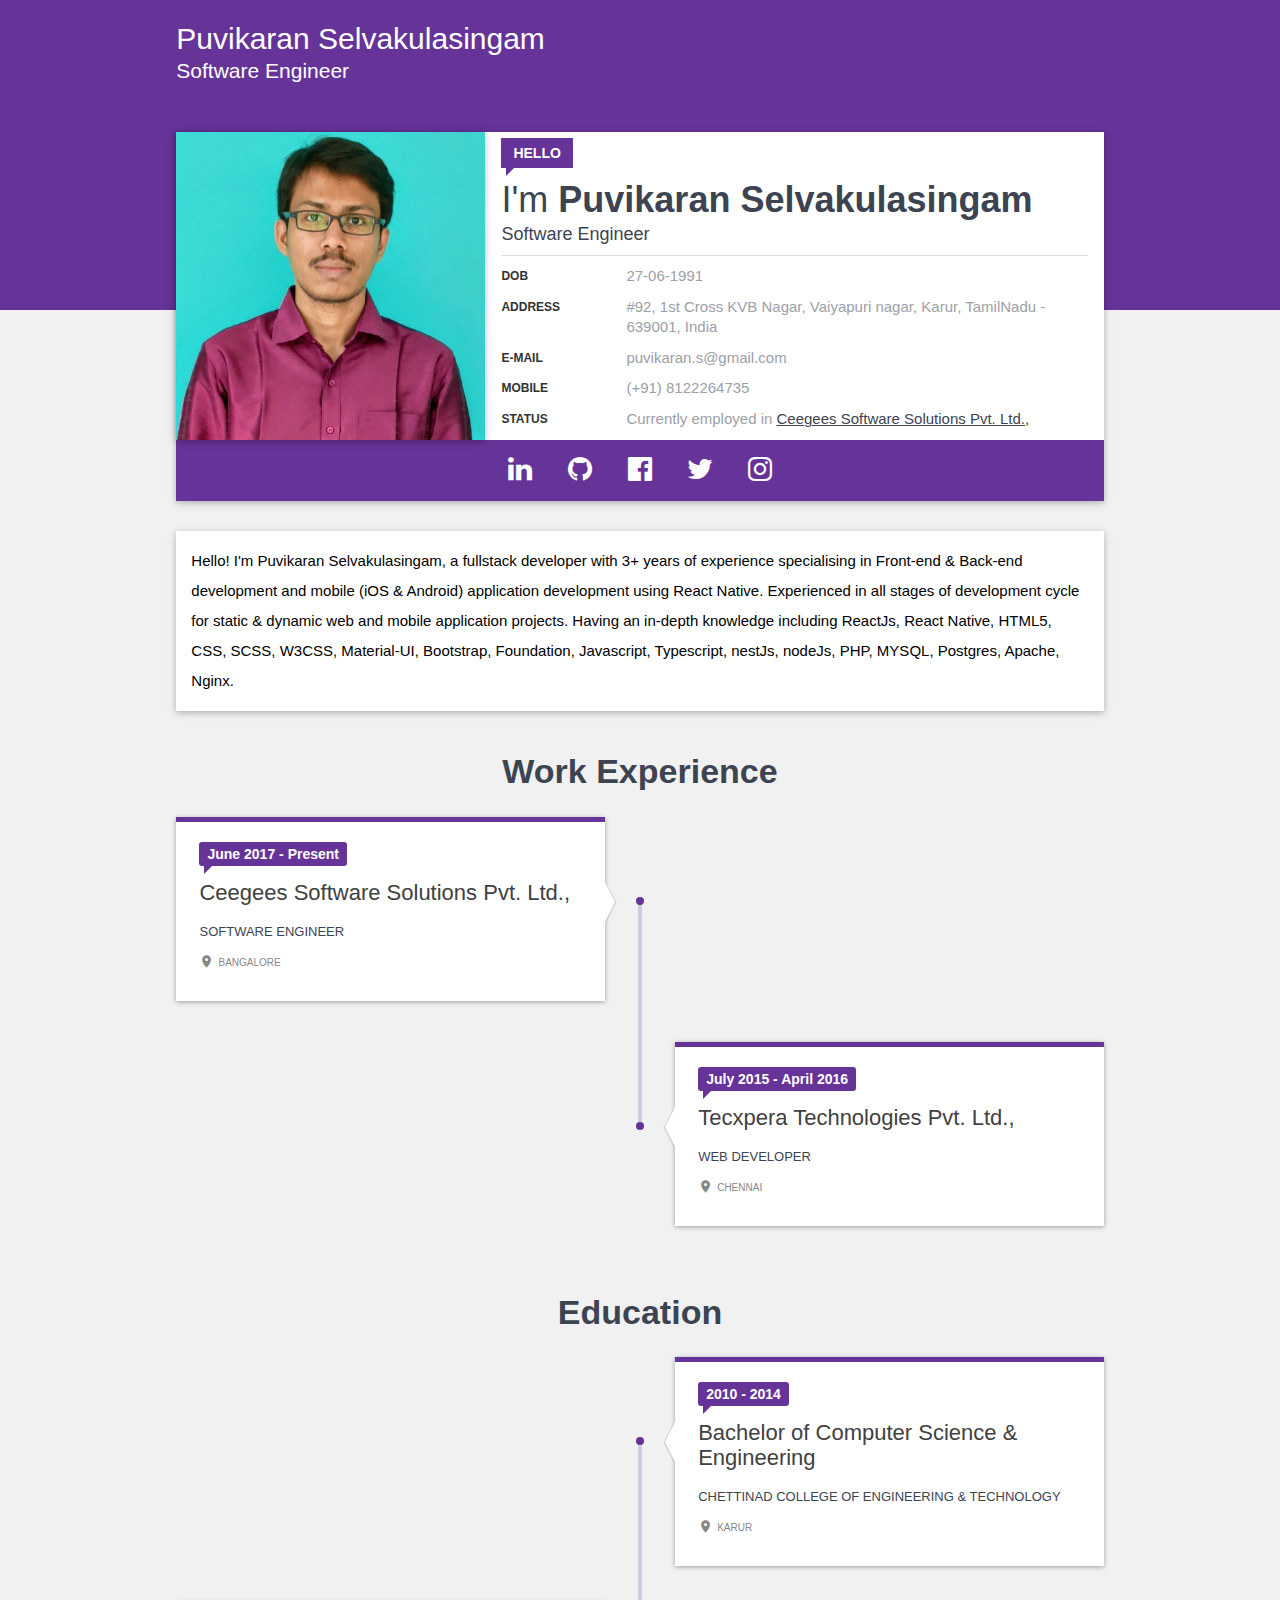
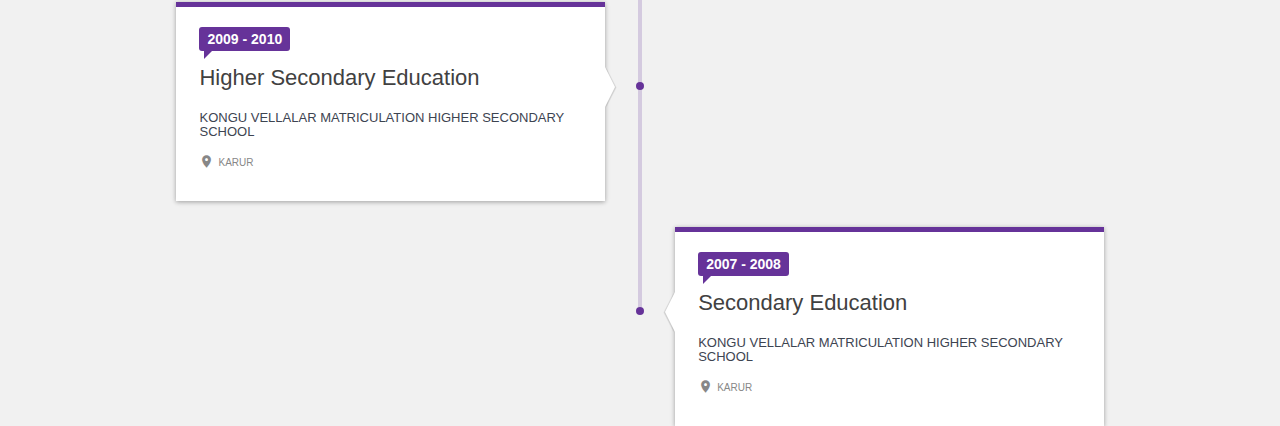
==== commit dbc08e8c: "added work exp. & education" ====
--- a/index.html
+++ b/index.html
@@ -1 +1 @@
-<!DOCTYPE html><html><head><meta charSet="utf-8"/><meta http-equiv="x-ua-compatible" content="ie=edge"/><meta name="viewport" content="width=device-width, initial-scale=1, shrink-to-fit=no"/><style data-href="/styles.e09ecf9520c07b2c198c.css">html{font-family:sans-serif;-ms-text-size-adjust:100%;-webkit-text-size-adjust:100%}body{margin:0;-webkit-font-smoothing:antialiased;-moz-osx-font-smoothing:grayscale}article,aside,details,figcaption,figure,footer,header,main,menu,nav,section,summary{display:block}audio,canvas,progress,video{display:inline-block}audio:not([controls]){display:none;height:0}progress{vertical-align:baseline}[hidden],template{display:none}a{background-color:transparent;-webkit-text-decoration-skip:objects}a:active,a:hover{outline-width:0}abbr[title]{border-bottom:none;text-decoration:underline;-webkit-text-decoration:underline dotted;text-decoration:underline dotted}b,strong{font-weight:inherit;font-weight:bolder}dfn{font-style:italic}h1{font-size:2em;margin:.67em 0}mark{background-color:#ff0;color:#000}small{font-size:80%}sub,sup{font-size:75%;line-height:0;position:relative;vertical-align:baseline}sub{bottom:-.25em}sup{top:-.5em}img{border-style:none}svg:not(:root){overflow:hidden}code,kbd,pre,samp{font-family:monospace,monospace;font-size:1em}figure{margin:1em 40px}hr{box-sizing:content-box;height:0;overflow:visible}button,input,optgroup,select,textarea{font:inherit;margin:0}optgroup{font-weight:700}button,input{overflow:visible}button,select{text-transform:none}[type=reset],[type=submit],button,html [type=button]{-webkit-appearance:button}[type=button]::-moz-focus-inner,[type=reset]::-moz-focus-inner,[type=submit]::-moz-focus-inner,button::-moz-focus-inner{border-style:none;padding:0}[type=button]:-moz-focusring,[type=reset]:-moz-focusring,[type=submit]:-moz-focusring,button:-moz-focusring{outline:1px dotted ButtonText}fieldset{border:1px solid silver;margin:0 2px;padding:.35em .625em .75em}legend{box-sizing:border-box;color:inherit;display:table;max-width:100%;padding:0;white-space:normal}textarea{overflow:auto}[type=checkbox],[type=radio]{box-sizing:border-box;padding:0}[type=number]::-webkit-inner-spin-button,[type=number]::-webkit-outer-spin-button{height:auto}[type=search]{-webkit-appearance:textfield;outline-offset:-2px}[type=search]::-webkit-search-cancel-button,[type=search]::-webkit-search-decoration{-webkit-appearance:none}::-webkit-input-placeholder{color:inherit;opacity:.54}::-webkit-file-upload-button{-webkit-appearance:button;font:inherit}html{font:112.5%/1.45em georgia,serif;box-sizing:border-box;overflow-y:scroll}*,:after,:before{box-sizing:inherit}body{color:rgba(0,0,0,.8);font-family:georgia,serif;font-weight:400;word-wrap:break-word;-webkit-font-kerning:normal;font-kerning:normal;-ms-font-feature-settings:"kern","liga","clig","calt";font-feature-settings:"kern","liga","clig","calt"}img{max-width:100%;padding:0;margin:0 0 1.45rem}h1{font-size:2.25rem}h1,h2{padding:0;margin:0 0 1.45rem;color:inherit;font-family:-apple-system,BlinkMacSystemFont,Segoe UI,Roboto,Oxygen,Ubuntu,Cantarell,Fira Sans,Droid Sans,Helvetica Neue,sans-serif;font-weight:700;text-rendering:optimizeLegibility;line-height:1.1}h2{font-size:1.62671rem}h3{font-size:1.38316rem}h3,h4{padding:0;margin:0 0 1.45rem;color:inherit;font-family:-apple-system,BlinkMacSystemFont,Segoe UI,Roboto,Oxygen,Ubuntu,Cantarell,Fira Sans,Droid Sans,Helvetica Neue,sans-serif;font-weight:700;text-rendering:optimizeLegibility;line-height:1.1}h4{font-size:1rem}h5{font-size:.85028rem}h5,h6{padding:0;margin:0 0 1.45rem;color:inherit;font-family:-apple-system,BlinkMacSystemFont,Segoe UI,Roboto,Oxygen,Ubuntu,Cantarell,Fira Sans,Droid Sans,Helvetica Neue,sans-serif;font-weight:700;text-rendering:optimizeLegibility;line-height:1.1}h6{font-size:.78405rem}hgroup{padding:0;margin:0 0 1.45rem}ol,ul{padding:0;margin:0 0 1.45rem 1.45rem;list-style-position:outside;list-style-image:none}dd,dl,figure,p{padding:0;margin:0 0 1.45rem}pre{margin:0 0 1.45rem;font-size:.85rem;line-height:1.42;background:rgba(0,0,0,.04);border-radius:3px;overflow:auto;word-wrap:normal;padding:1.45rem}table{font-size:1rem;line-height:1.45rem;border-collapse:collapse;width:100%}fieldset,table{padding:0;margin:0 0 1.45rem}blockquote{padding:0;margin:0 1.45rem 1.45rem}form,iframe,noscript{padding:0;margin:0 0 1.45rem}hr{padding:0;margin:0 0 calc(1.45rem - 1px);background:rgba(0,0,0,.2);border:none;height:1px}address{padding:0;margin:0 0 1.45rem}b,dt,strong,th{font-weight:700}li{margin-bottom:.725rem}ol li,ul li{padding-left:0}li>ol,li>ul{margin-left:1.45rem;margin-bottom:.725rem;margin-top:.725rem}blockquote :last-child,li :last-child,p :last-child{margin-bottom:0}li>p{margin-bottom:.725rem}code,kbd,samp{font-size:.85rem;line-height:1.45rem}abbr,abbr[title],acronym{border-bottom:1px dotted rgba(0,0,0,.5);cursor:help}abbr[title]{text-decoration:none}td,th,thead{text-align:left}td,th{border-bottom:1px solid rgba(0,0,0,.12);font-feature-settings:"tnum";-moz-font-feature-settings:"tnum";-ms-font-feature-settings:"tnum";-webkit-font-feature-settings:"tnum";padding:.725rem .96667rem calc(.725rem - 1px)}td:first-child,th:first-child{padding-left:0}td:last-child,th:last-child{padding-right:0}code,tt{background-color:rgba(0,0,0,.04);border-radius:3px;font-family:SFMono-Regular,Consolas,Roboto Mono,Droid Sans Mono,Liberation Mono,Menlo,Courier,monospace;padding:.2em 0}pre code{background:none;line-height:1.42}code:after,code:before,tt:after,tt:before{letter-spacing:-.2em;content:" "}pre code:after,pre code:before,pre tt:after,pre tt:before{content:""}@media only screen and (max-width:480px){html{font-size:100%}}.primary-bg{background-color:#639}.profile-card{margin-top:-185px}.profile-card .card-text-container{position:relative}.profile-card .card-text-container h3,.profile-card .card-text-container h4{margin:0}.profile-card .card-text-container .profile{color:#3d4451;padding-bottom:10px;margin:10px 0;border-bottom:1px solid #dedede}.profile-card .card-text-container .profile .my-name{font-size:36px;line-height:1.1;font-weight:700;margin-bottom:5px}.profile-card .card-text-container .profile .my-name span{font-weight:300}.profile-card .card-text-container .profile .designation{font-size:18px;font-weight:400;line-height:1.1;margin-bottom:0}.profile-card .card-text-container .profile .tooltip{margin-bottom:16px;display:inline-block;position:relative}.profile-card .card-text-container .profile .tooltip:before{content:"";position:absolute;top:100%;left:5px;margin:0 auto;width:0;height:0;border-top:12px solid #639;border-right:12px solid transparent}.profile-card .card-text-container .profile .tooltip .tooltiptext{background-color:#639;color:#fff;text-align:center;padding:7px 12px;font-size:14px;font-weight:700;text-transform:uppercase}@media only screen and (max-width:358px){.profile-card .card-text-container .profile .my-name{font-size:28px;line-height:1.2}}.profile-card .card-text-container .detail-section{margin:0;padding:0;list-style:none}.profile-card .card-text-container .detail-section .title{display:block;width:120px;float:left;color:#333;font-size:12px;font-weight:700;line-height:20px;text-transform:uppercase}.profile-card .card-text-container .detail-section .content{display:block;margin-left:125px;font-size:15px;font-weight:400;line-height:20px;color:#9da0a7}.profile-card .card-text-container .detail-section .content a{color:#3d4451}@media only screen and (max-width:600px){.profile-card .card-text-container .detail-section .title{width:100%}.profile-card .card-text-container .detail-section .content{margin:0}}.profile-card .social ul{padding:15px}.profile-card .social ul li{margin:0}.profile-card .social .bar{display:flex;align-items:center;justify-content:center;margin:0;list-style:none;text-align:center}.profile-card .social .bar a{width:60px;position:relative;display:inline-block;background-color:transparent;text-decoration:none}.profile-card .social .bar i{color:#fff;font-size:28px}.description-card{padding:15px;margin-top:30px}.description-card p{margin:0;line-height:2}</style><meta name="generator" content="Gatsby 2.20.29"/><title data-react-helmet="true"></title><link data-react-helmet="true" rel="stylesheet" href="https://www.w3schools.com/w3css/4/w3.css"/><link data-react-helmet="true" rel="stylesheet" href="https://cdnjs.cloudflare.com/ajax/libs/font-awesome/4.7.0/css/font-awesome.min.css"/><link data-react-helmet="true" href="/css/style.css" rel="stylesheet" type="text/css" media="all"/><link data-react-helmet="true" type="text/css" rel="stylesheet" href="https://fonts.googleapis.com/css?family=Roboto:300,400,500,700|Google+Sans:400,500,700"/><meta data-react-helmet="true" charSet="UTF-8"/><meta data-react-helmet="true" name="viewport" content="width=device-width, initial-scale=1"/><meta data-react-helmet="true" name="keywords" content="puvikaran,puvi,karan,selvakulasingam"/><link rel="icon" href="/favicon-32x32.png?v=edf3d310d67f8284a562bc3a58c3e761"/><link rel="manifest" href="/manifest.webmanifest"/><meta name="theme-color" content="#663399"/><link rel="apple-touch-icon" sizes="48x48" href="/icons/icon-48x48.png?v=edf3d310d67f8284a562bc3a58c3e761"/><link rel="apple-touch-icon" sizes="72x72" href="/icons/icon-72x72.png?v=edf3d310d67f8284a562bc3a58c3e761"/><link rel="apple-touch-icon" sizes="96x96" href="/icons/icon-96x96.png?v=edf3d310d67f8284a562bc3a58c3e761"/><link rel="apple-touch-icon" sizes="144x144" href="/icons/icon-144x144.png?v=edf3d310d67f8284a562bc3a58c3e761"/><link rel="apple-touch-icon" sizes="192x192" href="/icons/icon-192x192.png?v=edf3d310d67f8284a562bc3a58c3e761"/><link rel="apple-touch-icon" sizes="256x256" href="/icons/icon-256x256.png?v=edf3d310d67f8284a562bc3a58c3e761"/><link rel="apple-touch-icon" sizes="384x384" href="/icons/icon-384x384.png?v=edf3d310d67f8284a562bc3a58c3e761"/><link rel="apple-touch-icon" sizes="512x512" href="/icons/icon-512x512.png?v=edf3d310d67f8284a562bc3a58c3e761"/><link as="script" rel="preload" href="/webpack-runtime-692e29037f0a15e1c209.js"/><link as="script" rel="preload" href="/framework-37b45856124a722f0eb5.js"/><link as="script" rel="preload" href="/app-65b753fc425dd28dea3d.js"/><link as="script" rel="preload" href="/styles-b729c27faa6284e9ff45.js"/><link as="script" rel="preload" href="/bfc3b393f484e8017a4ce6b216c744361b202e15-613a0fe101184a2a07a4.js"/><link as="script" rel="preload" href="/component---src-pages-index-js-e20f58c4910a2cf21a0b.js"/><link as="fetch" rel="preload" href="/page-data/index/page-data.json" crossorigin="anonymous"/><link as="fetch" rel="preload" href="/page-data/app-data.json" crossorigin="anonymous"/></head><body style="background-color:#f1f1f1"><div id="___gatsby"><div style="outline:none" tabindex="-1" id="gatsby-focus-wrapper"><header style="background:rebeccapurple;margin-bottom:1.45rem;height:300px"><div style="margin:0 auto;max-width:960px;padding:1.45rem 1.0875rem"><h2 style="margin:0"><a aria-current="page" style="color:white;text-decoration:none" class="" href="/">Puvikaran Selvakulasingam</a></h2><p class="w3-text-white" style="font-size:1.4rem">Software Engineer</p></div></header><div style="margin:0 auto;max-width:960px;padding:0 1.0875rem 1.45rem"><main><section id="me-card" class="w3-card w3-white profile-card"><div class="w3-row"><div class="w3-col m4"><div class="w3-card"><img src="/static/puvi-a9e205b603343575e8da922bf139e166.jpg" alt="Puvikaran" style="width:100%;margin-bottom:0;object-fit:cover"/></div></div><div class="w3-col m8"><div class="w3-container card-text-container"><div class="profile"><div class="tooltip"><span class="tooltiptext">Hello</span></div><h3 class="my-name"><span>I&#x27;m </span><strong>Puvikaran Selvakulasingam</strong></h3><h4 class="designation">Software Engineer</h4></div><ul class="detail-section"><li><strong class="title">DOB</strong><span class="content">27-06-1991</span></li><li><strong class="title">Address</strong><span class="content">#92, 1st Cross KVB Nagar, Vaiyapuri nagar, Karur, TamilNadu - 639001, India</span></li><li><strong class="title">E-mail</strong><span class="content">puvikaran.s@gmail.com</span></li><li><strong class="title">Mobile</strong><span class="content">(+91) 8122264735</span></li><li><strong class="title">Status</strong><span class="content">Currently employed in <a href="https://ceegees.in"> Ceegees Software Solutions Pvt. Ltd.,</a></span></li></ul></div></div></div><div class="social"><ul class="w3-row bar primary-bg"><li><a href="https://linkedin.com/in/puvikaran-selvakulasingam-461552183"><i class="fa fa-linkedin"></i></a></li><li><a href="https://github.com/puvikaran"><i class="fa fa-github"></i></a></li><li><a href="https://www.facebook.com/SamuelPuvikaran"><i class="fa fa-facebook-official"></i></a></li><li><a href="https://twitter.com/samuelpuvikaran"><i class="fa fa-twitter"></i></a></li><li><a href="https://www.instagram.com/puvikarans/"><i class="fa fa-instagram"></i></a></li></ul></div></section><section id="decription" class="w3-row w3-card w3-white description-card"><p>Hello! I&#x27;m Puvikaran Selvakulasingam, a fullstack developer with 3+ years of experience specialising in both Front-end and Back-end development and mobile (iOS &amp; Android) application development using React Native. Experienced in all stages of development cycle for static &amp; dynamic web and mobile application projects. Having an in-depth knowledge including ReactJs, React Native, HTML5, CSS, SCSS, W3CSS, Material-UI, Bootstrap, Foundation, Javascript, Typescript, nestJs, nodeJs, PHP, MYSQL, Postgres, Apache, Nginx.</p></section></main></div></div><div id="gatsby-announcer" style="position:absolute;top:0;width:1px;height:1px;padding:0;overflow:hidden;clip:rect(0, 0, 0, 0);white-space:nowrap;border:0" aria-live="assertive" aria-atomic="true"></div></div><script id="gatsby-script-loader">/*<![CDATA[*/window.pagePath="/";/*]]>*/</script><script id="gatsby-chunk-mapping">/*<![CDATA[*/window.___chunkMapping={"app":["/app-65b753fc425dd28dea3d.js"],"component---src-pages-404-js":["/component---src-pages-404-js-a5409de3d74bb1673743.js"],"component---src-pages-index-js":["/component---src-pages-index-js-e20f58c4910a2cf21a0b.js"],"component---src-pages-page-2-js":["/component---src-pages-page-2-js-f33f04d4c95aa31c4ab7.js"]};/*]]>*/</script><script src="/component---src-pages-index-js-e20f58c4910a2cf21a0b.js" async=""></script><script src="/bfc3b393f484e8017a4ce6b216c744361b202e15-613a0fe101184a2a07a4.js" async=""></script><script src="/styles-b729c27faa6284e9ff45.js" async=""></script><script src="/app-65b753fc425dd28dea3d.js" async=""></script><script src="/framework-37b45856124a722f0eb5.js" async=""></script><script src="/webpack-runtime-692e29037f0a15e1c209.js" async=""></script></body></html>+<!DOCTYPE html><html><head><meta charSet="utf-8"/><meta http-equiv="x-ua-compatible" content="ie=edge"/><meta name="viewport" content="width=device-width, initial-scale=1, shrink-to-fit=no"/><style data-href="/styles.3fc92f4c97f7516f7365.css">html{font-family:sans-serif;-ms-text-size-adjust:100%;-webkit-text-size-adjust:100%}body{margin:0;-webkit-font-smoothing:antialiased;-moz-osx-font-smoothing:grayscale}article,aside,details,figcaption,figure,footer,header,main,menu,nav,section,summary{display:block}audio,canvas,progress,video{display:inline-block}audio:not([controls]){display:none;height:0}progress{vertical-align:baseline}[hidden],template{display:none}a{background-color:transparent;-webkit-text-decoration-skip:objects}a:active,a:hover{outline-width:0}abbr[title]{border-bottom:none;text-decoration:underline;-webkit-text-decoration:underline dotted;text-decoration:underline dotted}b,strong{font-weight:inherit;font-weight:bolder}dfn{font-style:italic}h1{font-size:2em;margin:.67em 0}mark{background-color:#ff0;color:#000}small{font-size:80%}sub,sup{font-size:75%;line-height:0;position:relative;vertical-align:baseline}sub{bottom:-.25em}sup{top:-.5em}img{border-style:none}svg:not(:root){overflow:hidden}code,kbd,pre,samp{font-family:monospace,monospace;font-size:1em}figure{margin:1em 40px}hr{box-sizing:content-box;height:0;overflow:visible}button,input,optgroup,select,textarea{font:inherit;margin:0}optgroup{font-weight:700}button,input{overflow:visible}button,select{text-transform:none}[type=reset],[type=submit],button,html [type=button]{-webkit-appearance:button}[type=button]::-moz-focus-inner,[type=reset]::-moz-focus-inner,[type=submit]::-moz-focus-inner,button::-moz-focus-inner{border-style:none;padding:0}[type=button]:-moz-focusring,[type=reset]:-moz-focusring,[type=submit]:-moz-focusring,button:-moz-focusring{outline:1px dotted ButtonText}fieldset{border:1px solid silver;margin:0 2px;padding:.35em .625em .75em}legend{box-sizing:border-box;color:inherit;display:table;max-width:100%;padding:0;white-space:normal}textarea{overflow:auto}[type=checkbox],[type=radio]{box-sizing:border-box;padding:0}[type=number]::-webkit-inner-spin-button,[type=number]::-webkit-outer-spin-button{height:auto}[type=search]{-webkit-appearance:textfield;outline-offset:-2px}[type=search]::-webkit-search-cancel-button,[type=search]::-webkit-search-decoration{-webkit-appearance:none}::-webkit-input-placeholder{color:inherit;opacity:.54}::-webkit-file-upload-button{-webkit-appearance:button;font:inherit}html{font:112.5%/1.45em georgia,serif;box-sizing:border-box;overflow-y:scroll}*,:after,:before{box-sizing:inherit}body{color:rgba(0,0,0,.8);font-family:georgia,serif;font-weight:400;word-wrap:break-word;-webkit-font-kerning:normal;font-kerning:normal;-ms-font-feature-settings:"kern","liga","clig","calt";font-feature-settings:"kern","liga","clig","calt"}img{max-width:100%;padding:0;margin:0 0 1.45rem}h1{font-size:2.25rem}h1,h2{padding:0;margin:0 0 1.45rem;color:inherit;font-family:-apple-system,BlinkMacSystemFont,Segoe UI,Roboto,Oxygen,Ubuntu,Cantarell,Fira Sans,Droid Sans,Helvetica Neue,sans-serif;font-weight:700;text-rendering:optimizeLegibility;line-height:1.1}h2{font-size:1.62671rem}h3{font-size:1.38316rem}h3,h4{padding:0;margin:0 0 1.45rem;color:inherit;font-family:-apple-system,BlinkMacSystemFont,Segoe UI,Roboto,Oxygen,Ubuntu,Cantarell,Fira Sans,Droid Sans,Helvetica Neue,sans-serif;font-weight:700;text-rendering:optimizeLegibility;line-height:1.1}h4{font-size:1rem}h5{font-size:.85028rem}h5,h6{padding:0;margin:0 0 1.45rem;color:inherit;font-family:-apple-system,BlinkMacSystemFont,Segoe UI,Roboto,Oxygen,Ubuntu,Cantarell,Fira Sans,Droid Sans,Helvetica Neue,sans-serif;font-weight:700;text-rendering:optimizeLegibility;line-height:1.1}h6{font-size:.78405rem}hgroup{padding:0;margin:0 0 1.45rem}ol,ul{padding:0;margin:0 0 1.45rem 1.45rem;list-style-position:outside;list-style-image:none}dd,dl,figure,p{padding:0;margin:0 0 1.45rem}pre{margin:0 0 1.45rem;font-size:.85rem;line-height:1.42;background:rgba(0,0,0,.04);border-radius:3px;overflow:auto;word-wrap:normal;padding:1.45rem}table{font-size:1rem;line-height:1.45rem;border-collapse:collapse;width:100%}fieldset,table{padding:0;margin:0 0 1.45rem}blockquote{padding:0;margin:0 1.45rem 1.45rem}form,iframe,noscript{padding:0;margin:0 0 1.45rem}hr{padding:0;margin:0 0 calc(1.45rem - 1px);background:rgba(0,0,0,.2);border:none;height:1px}address{padding:0;margin:0 0 1.45rem}b,dt,strong,th{font-weight:700}li{margin-bottom:.725rem}ol li,ul li{padding-left:0}li>ol,li>ul{margin-left:1.45rem;margin-bottom:.725rem;margin-top:.725rem}blockquote :last-child,li :last-child,p :last-child{margin-bottom:0}li>p{margin-bottom:.725rem}code,kbd,samp{font-size:.85rem;line-height:1.45rem}abbr,abbr[title],acronym{border-bottom:1px dotted rgba(0,0,0,.5);cursor:help}abbr[title]{text-decoration:none}td,th,thead{text-align:left}td,th{border-bottom:1px solid rgba(0,0,0,.12);font-feature-settings:"tnum";-moz-font-feature-settings:"tnum";-ms-font-feature-settings:"tnum";-webkit-font-feature-settings:"tnum";padding:.725rem .96667rem calc(.725rem - 1px)}td:first-child,th:first-child{padding-left:0}td:last-child,th:last-child{padding-right:0}code,tt{background-color:rgba(0,0,0,.04);border-radius:3px;font-family:SFMono-Regular,Consolas,Roboto Mono,Droid Sans Mono,Liberation Mono,Menlo,Courier,monospace;padding:.2em 0}pre code{background:none;line-height:1.42}code:after,code:before,tt:after,tt:before{letter-spacing:-.2em;content:" "}pre code:after,pre code:before,pre tt:after,pre tt:before{content:""}@media only screen and (max-width:480px){html{font-size:100%}}.primary-bg{background-color:#639}.section-title{color:#3d4451;font-size:34px;line-height:1.2;font-weight:600;text-align:center;margin-bottom:25px}.timeline{position:relative}.timeline .timeline-line{content:"";width:4px;opacity:.2;margin-left:-2px;position:absolute;left:50%;top:0;height:100%;background-color:#639}.timeline .timeline-inside{position:relative}.timeline .timeline-card{width:50%;color:#757575;font-size:16px;line-height:1.5;margin-bottom:25px;position:relative}.timeline .timeline-card:last-child{margin-bottom:0}.timeline .timeline-card h3{color:#414141;font-size:22px;font-weight:400;line-height:1.1;text-align:center;margin-bottom:20px}.timeline .timeline-card h4{color:#3d4451;font-size:13px;margin-bottom:15px}.timeline .timeline-card h4,.timeline .timeline-card h5{font-weight:400;line-height:1.1;text-transform:uppercase;text-align:center}.timeline .timeline-card h5{color:#878787;font-size:10px;margin-bottom:10px;display:flex;align-items:center}.timeline .timeline-card h5 span{margin-right:4px}.timeline .timeline-card h5 i{font-size:15px}.timeline .timeline-card .date{font-size:16px;font-weight:700;line-height:1;text-align:center;margin-bottom:15px}.timeline .timeline-card-align .date,.timeline .timeline-card-align h3,.timeline .timeline-card-align h4,.timeline .timeline-card-align h5{text-align:left}.timeline .timeline-card-align .date span{color:#fff;font-size:14px;font-weight:700;line-height:1;display:inline-block;position:relative;padding:5px 8px;border-radius:3px;background-color:#639}.timeline .timeline-card-align .date span:before{content:"";width:0;height:0;top:100%;left:5px;display:block;position:absolute;margin:0 auto;border-top:8px solid #639;border-right:8px solid transparent}.timeline .timeline-card-inside{padding:20px 5%;position:relative;border:solid #639;border-width:5px 0 0;background-color:#fff;box-shadow:0 1px 6px rgba(0,0,0,.12),0 1px 4px rgba(0,0,0,.24)}.timeline .timeline-card-position-left .dot,.timeline .timeline-card-position-right .dot{top:80px;width:8px;height:8px;display:block;position:absolute;border-radius:50%;background-color:#639}.timeline .timeline-card-position-left .arrow,.timeline .timeline-card-position-right .arrow{top:60px;width:12px;height:41px;display:block;position:absolute;background-image:url([data-uri]);background-repeat:no-repeat}.timeline .timeline-card-position-left .arrow:before,.timeline .timeline-card-position-right .arrow:before{width:0;height:0;content:"";display:block}.timeline .timeline-card-position-left{float:left;clear:left}.timeline .timeline-card-position-left .dot{right:0;margin-right:-4px}.timeline .timeline-card-position-left .timeline-card-inside{margin-right:35px}.timeline .timeline-card-position-left .timeline-card-inside .arrow{right:-12px;background-position:-18px 0}.timeline .timeline-card-position-left .timeline-card-inside .arrow:before{margin-right:2px;border-top:20px solid transparent;border-bottom:20px solid transparent;border-left:10px solid #fff}.timeline .timeline-card-position-right{float:right;clear:right}.timeline .timeline-card-position-right .dot{left:0;margin-left:-4px}.timeline .timeline-card-position-right .timeline-card-inside{margin-left:35px}.timeline .timeline-card-position-right .timeline-card-inside .arrow{left:-12px;background-position:0 0}.timeline .timeline-card-position-right .timeline-card-inside .arrow:before{margin-left:2px;border-top:20px solid transparent;border-bottom:20px solid transparent;border-right:10px solid #fff}@media only screen and (max-width:600px){.timeline .timeline-card-position-left .dot,.timeline .timeline-card-position-right .dot,.timeline .timeline-line{display:none}.timeline .timeline-card{width:100%;float:none}.timeline .timeline-card,.timeline .timeline-card .timeline-card-inside{margin-left:0;margin-right:0}.timeline .timeline-card .timeline-card-inside .arrow,.timeline .timeline-card .timeline-card-inside .dot{display:none}}.profile-card{margin-top:-200px}.profile-card .card-text-container{position:relative}.profile-card .card-text-container h3,.profile-card .card-text-container h4{margin:0}.profile-card .card-text-container .profile{color:#3d4451;padding-bottom:10px;margin:10px 0;border-bottom:1px solid #dedede}.profile-card .card-text-container .profile .my-name{font-size:36px;line-height:1.1;font-weight:700;margin-bottom:5px}.profile-card .card-text-container .profile .my-name span{font-weight:300}.profile-card .card-text-container .profile .designation{font-size:18px;font-weight:400;line-height:1.1;margin-bottom:0}.profile-card .card-text-container .profile .tooltip{margin-bottom:16px;display:inline-block;position:relative}.profile-card .card-text-container .profile .tooltip:before{content:"";position:absolute;top:100%;left:5px;margin:0 auto;width:0;height:0;border-top:12px solid #639;border-right:12px solid transparent}.profile-card .card-text-container .profile .tooltip .tooltiptext{background-color:#639;color:#fff;text-align:center;padding:7px 12px;font-size:14px;font-weight:700;text-transform:uppercase}@media only screen and (max-width:358px){.profile-card .card-text-container .profile .my-name{font-size:28px;line-height:1.2}}.profile-card .card-text-container .detail-section{margin:0;padding:0;list-style:none}.profile-card .card-text-container .detail-section .title{display:block;width:120px;float:left;color:#333;font-size:12px;font-weight:700;line-height:20px;text-transform:uppercase}.profile-card .card-text-container .detail-section .content{display:block;margin-left:125px;font-size:15px;font-weight:400;line-height:20px;color:#9da0a7}.profile-card .card-text-container .detail-section .content a{color:#3d4451}@media only screen and (max-width:600px){.profile-card .card-text-container .detail-section .title{width:100%}.profile-card .card-text-container .detail-section .content{margin:0}}.profile-card .social ul{padding:15px}.profile-card .social ul li{margin:0}.profile-card .social .bar{display:flex;align-items:center;justify-content:center;margin:0;list-style:none;text-align:center}.profile-card .social .bar a{width:60px;position:relative;display:inline-block;background-color:transparent;text-decoration:none}.profile-card .social .bar i{color:#fff;font-size:28px}.description-card{padding:15px;margin-top:30px}.description-card p{margin:0;line-height:2}.education,.work-experience{margin-top:40px}</style><meta name="generator" content="Gatsby 2.20.29"/><title data-react-helmet="true"></title><link data-react-helmet="true" rel="stylesheet" href="https://www.w3schools.com/w3css/4/w3.css"/><link data-react-helmet="true" rel="stylesheet" href="https://cdnjs.cloudflare.com/ajax/libs/font-awesome/4.7.0/css/font-awesome.min.css"/><link data-react-helmet="true" href="https://fonts.googleapis.com/icon?family=Material+Icons" rel="stylesheet"/><link data-react-helmet="true" type="text/css" rel="stylesheet" href="https://fonts.googleapis.com/css?family=Roboto:300,400,500,700|Google+Sans:400,500,700"/><meta data-react-helmet="true" charSet="UTF-8"/><meta data-react-helmet="true" name="viewport" content="width=device-width, initial-scale=1"/><meta data-react-helmet="true" name="keywords" content="puvikaran,puvi,karan,selvakulasingam"/><link rel="icon" href="/favicon-32x32.png?v=edf3d310d67f8284a562bc3a58c3e761"/><link rel="manifest" href="/manifest.webmanifest"/><meta name="theme-color" content="#663399"/><link rel="apple-touch-icon" sizes="48x48" href="/icons/icon-48x48.png?v=edf3d310d67f8284a562bc3a58c3e761"/><link rel="apple-touch-icon" sizes="72x72" href="/icons/icon-72x72.png?v=edf3d310d67f8284a562bc3a58c3e761"/><link rel="apple-touch-icon" sizes="96x96" href="/icons/icon-96x96.png?v=edf3d310d67f8284a562bc3a58c3e761"/><link rel="apple-touch-icon" sizes="144x144" href="/icons/icon-144x144.png?v=edf3d310d67f8284a562bc3a58c3e761"/><link rel="apple-touch-icon" sizes="192x192" href="/icons/icon-192x192.png?v=edf3d310d67f8284a562bc3a58c3e761"/><link rel="apple-touch-icon" sizes="256x256" href="/icons/icon-256x256.png?v=edf3d310d67f8284a562bc3a58c3e761"/><link rel="apple-touch-icon" sizes="384x384" href="/icons/icon-384x384.png?v=edf3d310d67f8284a562bc3a58c3e761"/><link rel="apple-touch-icon" sizes="512x512" href="/icons/icon-512x512.png?v=edf3d310d67f8284a562bc3a58c3e761"/><link as="script" rel="preload" href="/webpack-runtime-438a5402143be4e664a9.js"/><link as="script" rel="preload" href="/framework-37b45856124a722f0eb5.js"/><link as="script" rel="preload" href="/app-65b753fc425dd28dea3d.js"/><link as="script" rel="preload" href="/styles-b729c27faa6284e9ff45.js"/><link as="script" rel="preload" href="/bfc3b393f484e8017a4ce6b216c744361b202e15-58473766e4d8f82e71a6.js"/><link as="script" rel="preload" href="/component---src-pages-index-js-cade180500b18808a238.js"/><link as="fetch" rel="preload" href="/page-data/index/page-data.json" crossorigin="anonymous"/><link as="fetch" rel="preload" href="/page-data/app-data.json" crossorigin="anonymous"/></head><body style="background-color:#f1f1f1"><div id="___gatsby"><div style="outline:none" tabindex="-1" id="gatsby-focus-wrapper"><header style="background:rebeccapurple;margin-bottom:1.45rem;height:310px"><div style="margin:0 auto;max-width:960px;padding:1.45rem 1.0875rem"><h2 style="margin:0"><a aria-current="page" style="color:white;text-decoration:none" class="" href="/">Puvikaran Selvakulasingam</a></h2><p class="w3-text-white" style="font-size:1.4rem">Software Engineer</p></div></header><div style="margin:0 auto;max-width:960px;padding:0 1.0875rem 1.45rem"><main><section id="me-card" class="w3-card w3-white profile-card"><div class="w3-row"><div class="w3-col m4"><div class="w3-card"><img src="/static/puvi-a9e205b603343575e8da922bf139e166.jpg" alt="Puvikaran" style="width:100%;margin-bottom:0;object-fit:cover"/></div></div><div class="w3-col m8"><div class="w3-container card-text-container"><div class="profile"><div class="tooltip"><span class="tooltiptext">Hello</span></div><h3 class="my-name"><span>I&#x27;m </span><strong>Puvikaran Selvakulasingam</strong></h3><h4 class="designation">Software Engineer</h4></div><ul class="detail-section"><li><strong class="title">DOB</strong><span class="content">27-06-1991</span></li><li><strong class="title">Address</strong><span class="content">#92, 1st Cross KVB Nagar, Vaiyapuri nagar, Karur, TamilNadu - 639001, India</span></li><li><strong class="title">E-mail</strong><span class="content">puvikaran.s@gmail.com</span></li><li><strong class="title">Mobile</strong><span class="content">(+91) 8122264735</span></li><li><strong class="title">Status</strong><span class="content">Currently employed in <a href="https://ceegees.in"> Ceegees Software Solutions Pvt. Ltd.,</a></span></li></ul></div></div></div><div class="social"><ul class="w3-row bar primary-bg"><li><a href="https://linkedin.com/in/puvikaran-selvakulasingam-461552183"><i class="fa fa-linkedin"></i></a></li><li><a href="https://github.com/puvikaran"><i class="fa fa-github"></i></a></li><li><a href="https://www.facebook.com/SamuelPuvikaran"><i class="fa fa-facebook-official"></i></a></li><li><a href="https://twitter.com/samuelpuvikaran"><i class="fa fa-twitter"></i></a></li><li><a href="https://www.instagram.com/puvikarans/"><i class="fa fa-instagram"></i></a></li></ul></div></section><section id="decription" class="w3-row w3-card w3-white description-card"><p>Hello! I&#x27;m Puvikaran Selvakulasingam, a fullstack developer with 3+ years of experience specialising in Front-end &amp; Back-end development and mobile (iOS &amp; Android) application development using React Native. Experienced in all stages of development cycle for static &amp; dynamic web and mobile application projects. Having an in-depth knowledge including ReactJs, React Native, HTML5, CSS, SCSS, W3CSS, Material-UI, Bootstrap, Foundation, Javascript, Typescript, nestJs, nodeJs, PHP, MYSQL, Postgres, Apache, Nginx.</p></section><section id="work-experience" class="work-experience"><h2 class="section-title">Work Experience</h2><div class="timeline"><div class="timeline-line" style="top:80px;height:225px"></div><div class="timeline-inside" style="height:435px"><div class="timeline-card timeline-card-align timeline-card-position-left"><span class="dot"></span><div class="timeline-card-inside"><span class="arrow"></span><div class="date"><span>June 2017 - Present</span></div><h3>Ceegees Software Solutions Pvt. Ltd.,</h3><h4>Software Engineer</h4><h5><span><i class="material-icons">location_on</i></span>Bangalore</h5></div></div><div class="timeline-card timeline-card-align timeline-card-position-right" style="position:absolute;right:0px;top:225px"><span class="dot"></span><div class="timeline-card-inside"><span class="arrow"></span><div class="date"><span>July 2015 - April 2016</span></div><h3>Tecxpera Technologies Pvt. Ltd.,</h3><h4>Web Developer</h4><h5><span><i class="material-icons">location_on</i></span>Chennai</h5></div></div></div></div></section><section id="education" class="education"><h2 class="section-title">Education</h2><div class="timeline"><div class="timeline-line" style="top:80px;height:470px"></div><div class="timeline-inside" style="height:520px"><div class="timeline-card timeline-card-align timeline-card-position-right"><span class="dot"></span><div class="timeline-card-inside"><span class="arrow"></span><div class="date"><span>2010 - 2014</span></div><h3>Bachelor of Computer Science &amp; Engineering</h3><h4>Chettinad college of Engineering &amp; Technology</h4><h5><span><i class="material-icons">location_on</i></span>Karur</h5></div></div><div class="timeline-card timeline-card-align timeline-card-position-right" style="position:absolute;right:0px;top:470px"><span class="dot"></span><div class="timeline-card-inside"><span class="arrow"></span><div class="date"><span>2007 - 2008</span></div><h3>Secondary Education</h3><h4>Kongu Vellalar Matriculation Higher Secondary School</h4><h5><span><i class="material-icons">location_on</i></span>Karur</h5></div></div><div class="timeline-card timeline-card-align timeline-card-position-left" style="position:absolute;left:0px;top:245px"><span class="dot"></span><div class="timeline-card-inside"><span class="arrow"></span><div class="date"><span>2009 - 2010</span></div><h3>Higher Secondary Education</h3><h4>Kongu Vellalar Matriculation Higher Secondary School</h4><h5><span><i class="material-icons">location_on</i></span>Karur</h5></div></div></div></div></section></main></div></div><div id="gatsby-announcer" style="position:absolute;top:0;width:1px;height:1px;padding:0;overflow:hidden;clip:rect(0, 0, 0, 0);white-space:nowrap;border:0" aria-live="assertive" aria-atomic="true"></div></div><script id="gatsby-script-loader">/*<![CDATA[*/window.pagePath="/";/*]]>*/</script><script id="gatsby-chunk-mapping">/*<![CDATA[*/window.___chunkMapping={"app":["/app-65b753fc425dd28dea3d.js"],"component---src-pages-404-js":["/component---src-pages-404-js-a5409de3d74bb1673743.js"],"component---src-pages-index-js":["/component---src-pages-index-js-cade180500b18808a238.js"],"component---src-pages-page-2-js":["/component---src-pages-page-2-js-f33f04d4c95aa31c4ab7.js"]};/*]]>*/</script><script src="/component---src-pages-index-js-cade180500b18808a238.js" async=""></script><script src="/bfc3b393f484e8017a4ce6b216c744361b202e15-58473766e4d8f82e71a6.js" async=""></script><script src="/styles-b729c27faa6284e9ff45.js" async=""></script><script src="/app-65b753fc425dd28dea3d.js" async=""></script><script src="/framework-37b45856124a722f0eb5.js" async=""></script><script src="/webpack-runtime-438a5402143be4e664a9.js" async=""></script></body></html>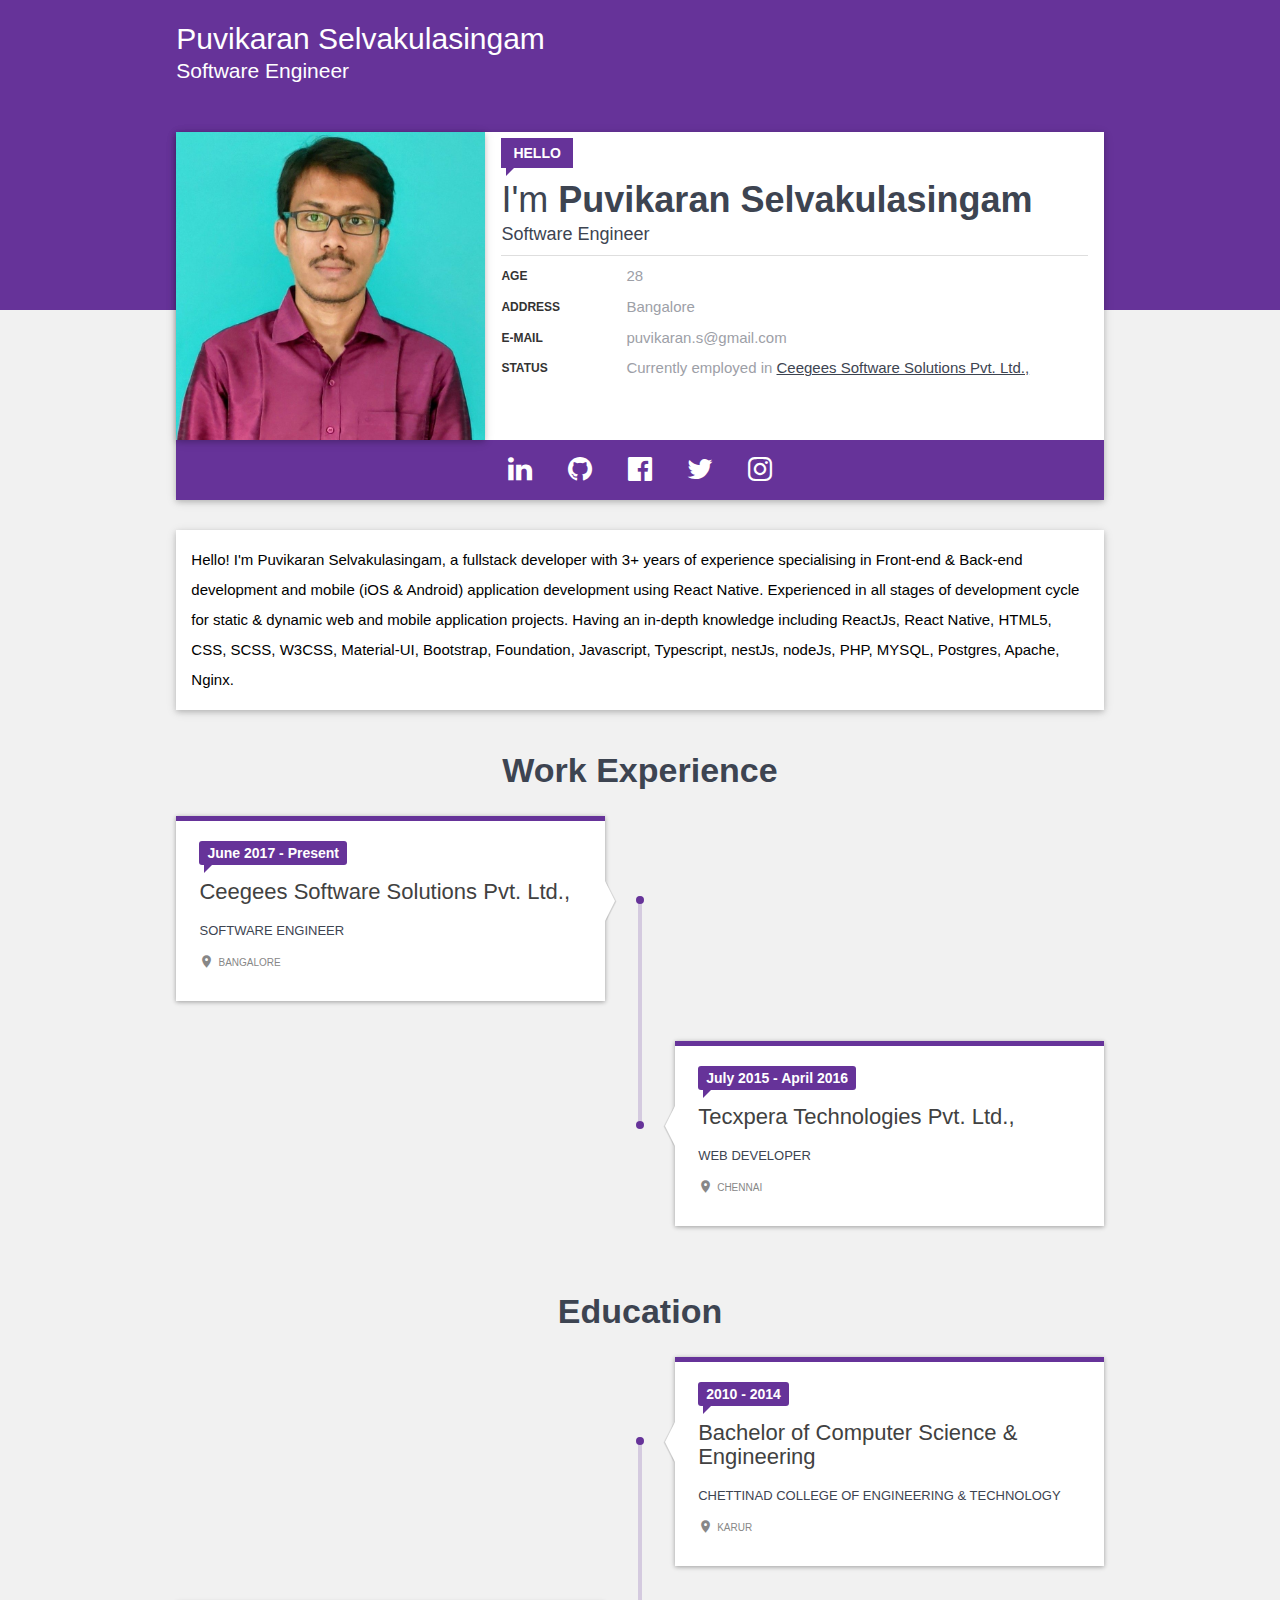
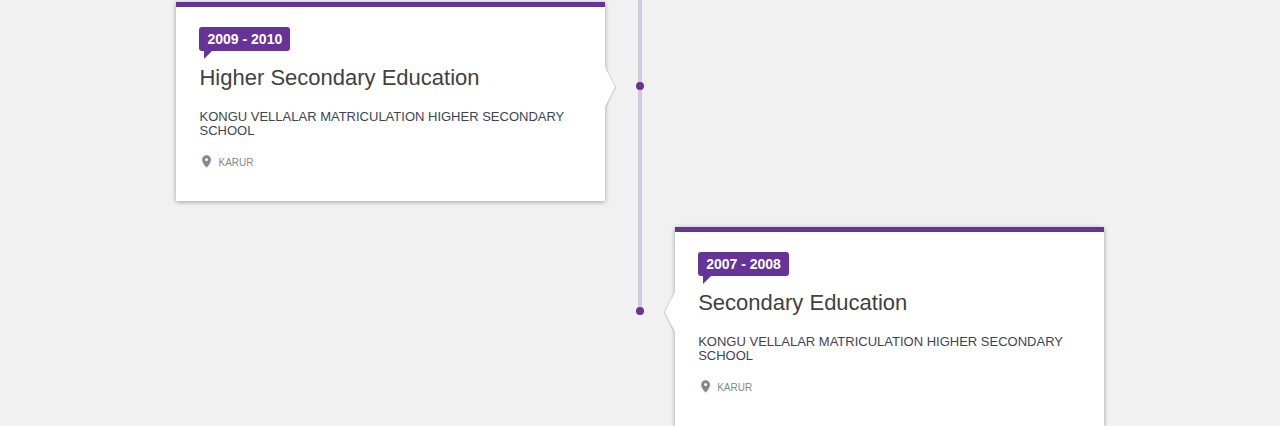
==== commit 734efd89: "new changes" ====
--- a/index.html
+++ b/index.html
@@ -1 +1 @@
-<!DOCTYPE html><html><head><meta charSet="utf-8"/><meta http-equiv="x-ua-compatible" content="ie=edge"/><meta name="viewport" content="width=device-width, initial-scale=1, shrink-to-fit=no"/><style data-href="/styles.3fc92f4c97f7516f7365.css">html{font-family:sans-serif;-ms-text-size-adjust:100%;-webkit-text-size-adjust:100%}body{margin:0;-webkit-font-smoothing:antialiased;-moz-osx-font-smoothing:grayscale}article,aside,details,figcaption,figure,footer,header,main,menu,nav,section,summary{display:block}audio,canvas,progress,video{display:inline-block}audio:not([controls]){display:none;height:0}progress{vertical-align:baseline}[hidden],template{display:none}a{background-color:transparent;-webkit-text-decoration-skip:objects}a:active,a:hover{outline-width:0}abbr[title]{border-bottom:none;text-decoration:underline;-webkit-text-decoration:underline dotted;text-decoration:underline dotted}b,strong{font-weight:inherit;font-weight:bolder}dfn{font-style:italic}h1{font-size:2em;margin:.67em 0}mark{background-color:#ff0;color:#000}small{font-size:80%}sub,sup{font-size:75%;line-height:0;position:relative;vertical-align:baseline}sub{bottom:-.25em}sup{top:-.5em}img{border-style:none}svg:not(:root){overflow:hidden}code,kbd,pre,samp{font-family:monospace,monospace;font-size:1em}figure{margin:1em 40px}hr{box-sizing:content-box;height:0;overflow:visible}button,input,optgroup,select,textarea{font:inherit;margin:0}optgroup{font-weight:700}button,input{overflow:visible}button,select{text-transform:none}[type=reset],[type=submit],button,html [type=button]{-webkit-appearance:button}[type=button]::-moz-focus-inner,[type=reset]::-moz-focus-inner,[type=submit]::-moz-focus-inner,button::-moz-focus-inner{border-style:none;padding:0}[type=button]:-moz-focusring,[type=reset]:-moz-focusring,[type=submit]:-moz-focusring,button:-moz-focusring{outline:1px dotted ButtonText}fieldset{border:1px solid silver;margin:0 2px;padding:.35em .625em .75em}legend{box-sizing:border-box;color:inherit;display:table;max-width:100%;padding:0;white-space:normal}textarea{overflow:auto}[type=checkbox],[type=radio]{box-sizing:border-box;padding:0}[type=number]::-webkit-inner-spin-button,[type=number]::-webkit-outer-spin-button{height:auto}[type=search]{-webkit-appearance:textfield;outline-offset:-2px}[type=search]::-webkit-search-cancel-button,[type=search]::-webkit-search-decoration{-webkit-appearance:none}::-webkit-input-placeholder{color:inherit;opacity:.54}::-webkit-file-upload-button{-webkit-appearance:button;font:inherit}html{font:112.5%/1.45em georgia,serif;box-sizing:border-box;overflow-y:scroll}*,:after,:before{box-sizing:inherit}body{color:rgba(0,0,0,.8);font-family:georgia,serif;font-weight:400;word-wrap:break-word;-webkit-font-kerning:normal;font-kerning:normal;-ms-font-feature-settings:"kern","liga","clig","calt";font-feature-settings:"kern","liga","clig","calt"}img{max-width:100%;padding:0;margin:0 0 1.45rem}h1{font-size:2.25rem}h1,h2{padding:0;margin:0 0 1.45rem;color:inherit;font-family:-apple-system,BlinkMacSystemFont,Segoe UI,Roboto,Oxygen,Ubuntu,Cantarell,Fira Sans,Droid Sans,Helvetica Neue,sans-serif;font-weight:700;text-rendering:optimizeLegibility;line-height:1.1}h2{font-size:1.62671rem}h3{font-size:1.38316rem}h3,h4{padding:0;margin:0 0 1.45rem;color:inherit;font-family:-apple-system,BlinkMacSystemFont,Segoe UI,Roboto,Oxygen,Ubuntu,Cantarell,Fira Sans,Droid Sans,Helvetica Neue,sans-serif;font-weight:700;text-rendering:optimizeLegibility;line-height:1.1}h4{font-size:1rem}h5{font-size:.85028rem}h5,h6{padding:0;margin:0 0 1.45rem;color:inherit;font-family:-apple-system,BlinkMacSystemFont,Segoe UI,Roboto,Oxygen,Ubuntu,Cantarell,Fira Sans,Droid Sans,Helvetica Neue,sans-serif;font-weight:700;text-rendering:optimizeLegibility;line-height:1.1}h6{font-size:.78405rem}hgroup{padding:0;margin:0 0 1.45rem}ol,ul{padding:0;margin:0 0 1.45rem 1.45rem;list-style-position:outside;list-style-image:none}dd,dl,figure,p{padding:0;margin:0 0 1.45rem}pre{margin:0 0 1.45rem;font-size:.85rem;line-height:1.42;background:rgba(0,0,0,.04);border-radius:3px;overflow:auto;word-wrap:normal;padding:1.45rem}table{font-size:1rem;line-height:1.45rem;border-collapse:collapse;width:100%}fieldset,table{padding:0;margin:0 0 1.45rem}blockquote{padding:0;margin:0 1.45rem 1.45rem}form,iframe,noscript{padding:0;margin:0 0 1.45rem}hr{padding:0;margin:0 0 calc(1.45rem - 1px);background:rgba(0,0,0,.2);border:none;height:1px}address{padding:0;margin:0 0 1.45rem}b,dt,strong,th{font-weight:700}li{margin-bottom:.725rem}ol li,ul li{padding-left:0}li>ol,li>ul{margin-left:1.45rem;margin-bottom:.725rem;margin-top:.725rem}blockquote :last-child,li :last-child,p :last-child{margin-bottom:0}li>p{margin-bottom:.725rem}code,kbd,samp{font-size:.85rem;line-height:1.45rem}abbr,abbr[title],acronym{border-bottom:1px dotted rgba(0,0,0,.5);cursor:help}abbr[title]{text-decoration:none}td,th,thead{text-align:left}td,th{border-bottom:1px solid rgba(0,0,0,.12);font-feature-settings:"tnum";-moz-font-feature-settings:"tnum";-ms-font-feature-settings:"tnum";-webkit-font-feature-settings:"tnum";padding:.725rem .96667rem calc(.725rem - 1px)}td:first-child,th:first-child{padding-left:0}td:last-child,th:last-child{padding-right:0}code,tt{background-color:rgba(0,0,0,.04);border-radius:3px;font-family:SFMono-Regular,Consolas,Roboto Mono,Droid Sans Mono,Liberation Mono,Menlo,Courier,monospace;padding:.2em 0}pre code{background:none;line-height:1.42}code:after,code:before,tt:after,tt:before{letter-spacing:-.2em;content:" "}pre code:after,pre code:before,pre tt:after,pre tt:before{content:""}@media only screen and (max-width:480px){html{font-size:100%}}.primary-bg{background-color:#639}.section-title{color:#3d4451;font-size:34px;line-height:1.2;font-weight:600;text-align:center;margin-bottom:25px}.timeline{position:relative}.timeline .timeline-line{content:"";width:4px;opacity:.2;margin-left:-2px;position:absolute;left:50%;top:0;height:100%;background-color:#639}.timeline .timeline-inside{position:relative}.timeline .timeline-card{width:50%;color:#757575;font-size:16px;line-height:1.5;margin-bottom:25px;position:relative}.timeline .timeline-card:last-child{margin-bottom:0}.timeline .timeline-card h3{color:#414141;font-size:22px;font-weight:400;line-height:1.1;text-align:center;margin-bottom:20px}.timeline .timeline-card h4{color:#3d4451;font-size:13px;margin-bottom:15px}.timeline .timeline-card h4,.timeline .timeline-card h5{font-weight:400;line-height:1.1;text-transform:uppercase;text-align:center}.timeline .timeline-card h5{color:#878787;font-size:10px;margin-bottom:10px;display:flex;align-items:center}.timeline .timeline-card h5 span{margin-right:4px}.timeline .timeline-card h5 i{font-size:15px}.timeline .timeline-card .date{font-size:16px;font-weight:700;line-height:1;text-align:center;margin-bottom:15px}.timeline .timeline-card-align .date,.timeline .timeline-card-align h3,.timeline .timeline-card-align h4,.timeline .timeline-card-align h5{text-align:left}.timeline .timeline-card-align .date span{color:#fff;font-size:14px;font-weight:700;line-height:1;display:inline-block;position:relative;padding:5px 8px;border-radius:3px;background-color:#639}.timeline .timeline-card-align .date span:before{content:"";width:0;height:0;top:100%;left:5px;display:block;position:absolute;margin:0 auto;border-top:8px solid #639;border-right:8px solid transparent}.timeline .timeline-card-inside{padding:20px 5%;position:relative;border:solid #639;border-width:5px 0 0;background-color:#fff;box-shadow:0 1px 6px rgba(0,0,0,.12),0 1px 4px rgba(0,0,0,.24)}.timeline .timeline-card-position-left .dot,.timeline .timeline-card-position-right .dot{top:80px;width:8px;height:8px;display:block;position:absolute;border-radius:50%;background-color:#639}.timeline .timeline-card-position-left .arrow,.timeline .timeline-card-position-right .arrow{top:60px;width:12px;height:41px;display:block;position:absolute;background-image:url([data-uri]);background-repeat:no-repeat}.timeline .timeline-card-position-left .arrow:before,.timeline .timeline-card-position-right .arrow:before{width:0;height:0;content:"";display:block}.timeline .timeline-card-position-left{float:left;clear:left}.timeline .timeline-card-position-left .dot{right:0;margin-right:-4px}.timeline .timeline-card-position-left .timeline-card-inside{margin-right:35px}.timeline .timeline-card-position-left .timeline-card-inside .arrow{right:-12px;background-position:-18px 0}.timeline .timeline-card-position-left .timeline-card-inside .arrow:before{margin-right:2px;border-top:20px solid transparent;border-bottom:20px solid transparent;border-left:10px solid #fff}.timeline .timeline-card-position-right{float:right;clear:right}.timeline .timeline-card-position-right .dot{left:0;margin-left:-4px}.timeline .timeline-card-position-right .timeline-card-inside{margin-left:35px}.timeline .timeline-card-position-right .timeline-card-inside .arrow{left:-12px;background-position:0 0}.timeline .timeline-card-position-right .timeline-card-inside .arrow:before{margin-left:2px;border-top:20px solid transparent;border-bottom:20px solid transparent;border-right:10px solid #fff}@media only screen and (max-width:600px){.timeline .timeline-card-position-left .dot,.timeline .timeline-card-position-right .dot,.timeline .timeline-line{display:none}.timeline .timeline-card{width:100%;float:none}.timeline .timeline-card,.timeline .timeline-card .timeline-card-inside{margin-left:0;margin-right:0}.timeline .timeline-card .timeline-card-inside .arrow,.timeline .timeline-card .timeline-card-inside .dot{display:none}}.profile-card{margin-top:-200px}.profile-card .card-text-container{position:relative}.profile-card .card-text-container h3,.profile-card .card-text-container h4{margin:0}.profile-card .card-text-container .profile{color:#3d4451;padding-bottom:10px;margin:10px 0;border-bottom:1px solid #dedede}.profile-card .card-text-container .profile .my-name{font-size:36px;line-height:1.1;font-weight:700;margin-bottom:5px}.profile-card .card-text-container .profile .my-name span{font-weight:300}.profile-card .card-text-container .profile .designation{font-size:18px;font-weight:400;line-height:1.1;margin-bottom:0}.profile-card .card-text-container .profile .tooltip{margin-bottom:16px;display:inline-block;position:relative}.profile-card .card-text-container .profile .tooltip:before{content:"";position:absolute;top:100%;left:5px;margin:0 auto;width:0;height:0;border-top:12px solid #639;border-right:12px solid transparent}.profile-card .card-text-container .profile .tooltip .tooltiptext{background-color:#639;color:#fff;text-align:center;padding:7px 12px;font-size:14px;font-weight:700;text-transform:uppercase}@media only screen and (max-width:358px){.profile-card .card-text-container .profile .my-name{font-size:28px;line-height:1.2}}.profile-card .card-text-container .detail-section{margin:0;padding:0;list-style:none}.profile-card .card-text-container .detail-section .title{display:block;width:120px;float:left;color:#333;font-size:12px;font-weight:700;line-height:20px;text-transform:uppercase}.profile-card .card-text-container .detail-section .content{display:block;margin-left:125px;font-size:15px;font-weight:400;line-height:20px;color:#9da0a7}.profile-card .card-text-container .detail-section .content a{color:#3d4451}@media only screen and (max-width:600px){.profile-card .card-text-container .detail-section .title{width:100%}.profile-card .card-text-container .detail-section .content{margin:0}}.profile-card .social ul{padding:15px}.profile-card .social ul li{margin:0}.profile-card .social .bar{display:flex;align-items:center;justify-content:center;margin:0;list-style:none;text-align:center}.profile-card .social .bar a{width:60px;position:relative;display:inline-block;background-color:transparent;text-decoration:none}.profile-card .social .bar i{color:#fff;font-size:28px}.description-card{padding:15px;margin-top:30px}.description-card p{margin:0;line-height:2}.education,.work-experience{margin-top:40px}</style><meta name="generator" content="Gatsby 2.20.29"/><title data-react-helmet="true"></title><link data-react-helmet="true" rel="stylesheet" href="https://www.w3schools.com/w3css/4/w3.css"/><link data-react-helmet="true" rel="stylesheet" href="https://cdnjs.cloudflare.com/ajax/libs/font-awesome/4.7.0/css/font-awesome.min.css"/><link data-react-helmet="true" href="https://fonts.googleapis.com/icon?family=Material+Icons" rel="stylesheet"/><link data-react-helmet="true" type="text/css" rel="stylesheet" href="https://fonts.googleapis.com/css?family=Roboto:300,400,500,700|Google+Sans:400,500,700"/><meta data-react-helmet="true" charSet="UTF-8"/><meta data-react-helmet="true" name="viewport" content="width=device-width, initial-scale=1"/><meta data-react-helmet="true" name="keywords" content="puvikaran,puvi,karan,selvakulasingam"/><link rel="icon" href="/favicon-32x32.png?v=edf3d310d67f8284a562bc3a58c3e761"/><link rel="manifest" href="/manifest.webmanifest"/><meta name="theme-color" content="#663399"/><link rel="apple-touch-icon" sizes="48x48" href="/icons/icon-48x48.png?v=edf3d310d67f8284a562bc3a58c3e761"/><link rel="apple-touch-icon" sizes="72x72" href="/icons/icon-72x72.png?v=edf3d310d67f8284a562bc3a58c3e761"/><link rel="apple-touch-icon" sizes="96x96" href="/icons/icon-96x96.png?v=edf3d310d67f8284a562bc3a58c3e761"/><link rel="apple-touch-icon" sizes="144x144" href="/icons/icon-144x144.png?v=edf3d310d67f8284a562bc3a58c3e761"/><link rel="apple-touch-icon" sizes="192x192" href="/icons/icon-192x192.png?v=edf3d310d67f8284a562bc3a58c3e761"/><link rel="apple-touch-icon" sizes="256x256" href="/icons/icon-256x256.png?v=edf3d310d67f8284a562bc3a58c3e761"/><link rel="apple-touch-icon" sizes="384x384" href="/icons/icon-384x384.png?v=edf3d310d67f8284a562bc3a58c3e761"/><link rel="apple-touch-icon" sizes="512x512" href="/icons/icon-512x512.png?v=edf3d310d67f8284a562bc3a58c3e761"/><link as="script" rel="preload" href="/webpack-runtime-438a5402143be4e664a9.js"/><link as="script" rel="preload" href="/framework-37b45856124a722f0eb5.js"/><link as="script" rel="preload" href="/app-65b753fc425dd28dea3d.js"/><link as="script" rel="preload" href="/styles-b729c27faa6284e9ff45.js"/><link as="script" rel="preload" href="/bfc3b393f484e8017a4ce6b216c744361b202e15-58473766e4d8f82e71a6.js"/><link as="script" rel="preload" href="/component---src-pages-index-js-cade180500b18808a238.js"/><link as="fetch" rel="preload" href="/page-data/index/page-data.json" crossorigin="anonymous"/><link as="fetch" rel="preload" href="/page-data/app-data.json" crossorigin="anonymous"/></head><body style="background-color:#f1f1f1"><div id="___gatsby"><div style="outline:none" tabindex="-1" id="gatsby-focus-wrapper"><header style="background:rebeccapurple;margin-bottom:1.45rem;height:310px"><div style="margin:0 auto;max-width:960px;padding:1.45rem 1.0875rem"><h2 style="margin:0"><a aria-current="page" style="color:white;text-decoration:none" class="" href="/">Puvikaran Selvakulasingam</a></h2><p class="w3-text-white" style="font-size:1.4rem">Software Engineer</p></div></header><div style="margin:0 auto;max-width:960px;padding:0 1.0875rem 1.45rem"><main><section id="me-card" class="w3-card w3-white profile-card"><div class="w3-row"><div class="w3-col m4"><div class="w3-card"><img src="/static/puvi-a9e205b603343575e8da922bf139e166.jpg" alt="Puvikaran" style="width:100%;margin-bottom:0;object-fit:cover"/></div></div><div class="w3-col m8"><div class="w3-container card-text-container"><div class="profile"><div class="tooltip"><span class="tooltiptext">Hello</span></div><h3 class="my-name"><span>I&#x27;m </span><strong>Puvikaran Selvakulasingam</strong></h3><h4 class="designation">Software Engineer</h4></div><ul class="detail-section"><li><strong class="title">DOB</strong><span class="content">27-06-1991</span></li><li><strong class="title">Address</strong><span class="content">#92, 1st Cross KVB Nagar, Vaiyapuri nagar, Karur, TamilNadu - 639001, India</span></li><li><strong class="title">E-mail</strong><span class="content">puvikaran.s@gmail.com</span></li><li><strong class="title">Mobile</strong><span class="content">(+91) 8122264735</span></li><li><strong class="title">Status</strong><span class="content">Currently employed in <a href="https://ceegees.in"> Ceegees Software Solutions Pvt. Ltd.,</a></span></li></ul></div></div></div><div class="social"><ul class="w3-row bar primary-bg"><li><a href="https://linkedin.com/in/puvikaran-selvakulasingam-461552183"><i class="fa fa-linkedin"></i></a></li><li><a href="https://github.com/puvikaran"><i class="fa fa-github"></i></a></li><li><a href="https://www.facebook.com/SamuelPuvikaran"><i class="fa fa-facebook-official"></i></a></li><li><a href="https://twitter.com/samuelpuvikaran"><i class="fa fa-twitter"></i></a></li><li><a href="https://www.instagram.com/puvikarans/"><i class="fa fa-instagram"></i></a></li></ul></div></section><section id="decription" class="w3-row w3-card w3-white description-card"><p>Hello! I&#x27;m Puvikaran Selvakulasingam, a fullstack developer with 3+ years of experience specialising in Front-end &amp; Back-end development and mobile (iOS &amp; Android) application development using React Native. Experienced in all stages of development cycle for static &amp; dynamic web and mobile application projects. Having an in-depth knowledge including ReactJs, React Native, HTML5, CSS, SCSS, W3CSS, Material-UI, Bootstrap, Foundation, Javascript, Typescript, nestJs, nodeJs, PHP, MYSQL, Postgres, Apache, Nginx.</p></section><section id="work-experience" class="work-experience"><h2 class="section-title">Work Experience</h2><div class="timeline"><div class="timeline-line" style="top:80px;height:225px"></div><div class="timeline-inside" style="height:435px"><div class="timeline-card timeline-card-align timeline-card-position-left"><span class="dot"></span><div class="timeline-card-inside"><span class="arrow"></span><div class="date"><span>June 2017 - Present</span></div><h3>Ceegees Software Solutions Pvt. Ltd.,</h3><h4>Software Engineer</h4><h5><span><i class="material-icons">location_on</i></span>Bangalore</h5></div></div><div class="timeline-card timeline-card-align timeline-card-position-right" style="position:absolute;right:0px;top:225px"><span class="dot"></span><div class="timeline-card-inside"><span class="arrow"></span><div class="date"><span>July 2015 - April 2016</span></div><h3>Tecxpera Technologies Pvt. Ltd.,</h3><h4>Web Developer</h4><h5><span><i class="material-icons">location_on</i></span>Chennai</h5></div></div></div></div></section><section id="education" class="education"><h2 class="section-title">Education</h2><div class="timeline"><div class="timeline-line" style="top:80px;height:470px"></div><div class="timeline-inside" style="height:520px"><div class="timeline-card timeline-card-align timeline-card-position-right"><span class="dot"></span><div class="timeline-card-inside"><span class="arrow"></span><div class="date"><span>2010 - 2014</span></div><h3>Bachelor of Computer Science &amp; Engineering</h3><h4>Chettinad college of Engineering &amp; Technology</h4><h5><span><i class="material-icons">location_on</i></span>Karur</h5></div></div><div class="timeline-card timeline-card-align timeline-card-position-right" style="position:absolute;right:0px;top:470px"><span class="dot"></span><div class="timeline-card-inside"><span class="arrow"></span><div class="date"><span>2007 - 2008</span></div><h3>Secondary Education</h3><h4>Kongu Vellalar Matriculation Higher Secondary School</h4><h5><span><i class="material-icons">location_on</i></span>Karur</h5></div></div><div class="timeline-card timeline-card-align timeline-card-position-left" style="position:absolute;left:0px;top:245px"><span class="dot"></span><div class="timeline-card-inside"><span class="arrow"></span><div class="date"><span>2009 - 2010</span></div><h3>Higher Secondary Education</h3><h4>Kongu Vellalar Matriculation Higher Secondary School</h4><h5><span><i class="material-icons">location_on</i></span>Karur</h5></div></div></div></div></section></main></div></div><div id="gatsby-announcer" style="position:absolute;top:0;width:1px;height:1px;padding:0;overflow:hidden;clip:rect(0, 0, 0, 0);white-space:nowrap;border:0" aria-live="assertive" aria-atomic="true"></div></div><script id="gatsby-script-loader">/*<![CDATA[*/window.pagePath="/";/*]]>*/</script><script id="gatsby-chunk-mapping">/*<![CDATA[*/window.___chunkMapping={"app":["/app-65b753fc425dd28dea3d.js"],"component---src-pages-404-js":["/component---src-pages-404-js-a5409de3d74bb1673743.js"],"component---src-pages-index-js":["/component---src-pages-index-js-cade180500b18808a238.js"],"component---src-pages-page-2-js":["/component---src-pages-page-2-js-f33f04d4c95aa31c4ab7.js"]};/*]]>*/</script><script src="/component---src-pages-index-js-cade180500b18808a238.js" async=""></script><script src="/bfc3b393f484e8017a4ce6b216c744361b202e15-58473766e4d8f82e71a6.js" async=""></script><script src="/styles-b729c27faa6284e9ff45.js" async=""></script><script src="/app-65b753fc425dd28dea3d.js" async=""></script><script src="/framework-37b45856124a722f0eb5.js" async=""></script><script src="/webpack-runtime-438a5402143be4e664a9.js" async=""></script></body></html>+<!DOCTYPE html><html><head><meta charSet="utf-8"/><meta http-equiv="x-ua-compatible" content="ie=edge"/><meta name="viewport" content="width=device-width, initial-scale=1, shrink-to-fit=no"/><style data-href="/styles.3fc92f4c97f7516f7365.css">html{font-family:sans-serif;-ms-text-size-adjust:100%;-webkit-text-size-adjust:100%}body{margin:0;-webkit-font-smoothing:antialiased;-moz-osx-font-smoothing:grayscale}article,aside,details,figcaption,figure,footer,header,main,menu,nav,section,summary{display:block}audio,canvas,progress,video{display:inline-block}audio:not([controls]){display:none;height:0}progress{vertical-align:baseline}[hidden],template{display:none}a{background-color:transparent;-webkit-text-decoration-skip:objects}a:active,a:hover{outline-width:0}abbr[title]{border-bottom:none;text-decoration:underline;-webkit-text-decoration:underline dotted;text-decoration:underline dotted}b,strong{font-weight:inherit;font-weight:bolder}dfn{font-style:italic}h1{font-size:2em;margin:.67em 0}mark{background-color:#ff0;color:#000}small{font-size:80%}sub,sup{font-size:75%;line-height:0;position:relative;vertical-align:baseline}sub{bottom:-.25em}sup{top:-.5em}img{border-style:none}svg:not(:root){overflow:hidden}code,kbd,pre,samp{font-family:monospace,monospace;font-size:1em}figure{margin:1em 40px}hr{box-sizing:content-box;height:0;overflow:visible}button,input,optgroup,select,textarea{font:inherit;margin:0}optgroup{font-weight:700}button,input{overflow:visible}button,select{text-transform:none}[type=reset],[type=submit],button,html [type=button]{-webkit-appearance:button}[type=button]::-moz-focus-inner,[type=reset]::-moz-focus-inner,[type=submit]::-moz-focus-inner,button::-moz-focus-inner{border-style:none;padding:0}[type=button]:-moz-focusring,[type=reset]:-moz-focusring,[type=submit]:-moz-focusring,button:-moz-focusring{outline:1px dotted ButtonText}fieldset{border:1px solid silver;margin:0 2px;padding:.35em .625em .75em}legend{box-sizing:border-box;color:inherit;display:table;max-width:100%;padding:0;white-space:normal}textarea{overflow:auto}[type=checkbox],[type=radio]{box-sizing:border-box;padding:0}[type=number]::-webkit-inner-spin-button,[type=number]::-webkit-outer-spin-button{height:auto}[type=search]{-webkit-appearance:textfield;outline-offset:-2px}[type=search]::-webkit-search-cancel-button,[type=search]::-webkit-search-decoration{-webkit-appearance:none}::-webkit-input-placeholder{color:inherit;opacity:.54}::-webkit-file-upload-button{-webkit-appearance:button;font:inherit}html{font:112.5%/1.45em georgia,serif;box-sizing:border-box;overflow-y:scroll}*,:after,:before{box-sizing:inherit}body{color:rgba(0,0,0,.8);font-family:georgia,serif;font-weight:400;word-wrap:break-word;-webkit-font-kerning:normal;font-kerning:normal;-ms-font-feature-settings:"kern","liga","clig","calt";font-feature-settings:"kern","liga","clig","calt"}img{max-width:100%;padding:0;margin:0 0 1.45rem}h1{font-size:2.25rem}h1,h2{padding:0;margin:0 0 1.45rem;color:inherit;font-family:-apple-system,BlinkMacSystemFont,Segoe UI,Roboto,Oxygen,Ubuntu,Cantarell,Fira Sans,Droid Sans,Helvetica Neue,sans-serif;font-weight:700;text-rendering:optimizeLegibility;line-height:1.1}h2{font-size:1.62671rem}h3{font-size:1.38316rem}h3,h4{padding:0;margin:0 0 1.45rem;color:inherit;font-family:-apple-system,BlinkMacSystemFont,Segoe UI,Roboto,Oxygen,Ubuntu,Cantarell,Fira Sans,Droid Sans,Helvetica Neue,sans-serif;font-weight:700;text-rendering:optimizeLegibility;line-height:1.1}h4{font-size:1rem}h5{font-size:.85028rem}h5,h6{padding:0;margin:0 0 1.45rem;color:inherit;font-family:-apple-system,BlinkMacSystemFont,Segoe UI,Roboto,Oxygen,Ubuntu,Cantarell,Fira Sans,Droid Sans,Helvetica Neue,sans-serif;font-weight:700;text-rendering:optimizeLegibility;line-height:1.1}h6{font-size:.78405rem}hgroup{padding:0;margin:0 0 1.45rem}ol,ul{padding:0;margin:0 0 1.45rem 1.45rem;list-style-position:outside;list-style-image:none}dd,dl,figure,p{padding:0;margin:0 0 1.45rem}pre{margin:0 0 1.45rem;font-size:.85rem;line-height:1.42;background:rgba(0,0,0,.04);border-radius:3px;overflow:auto;word-wrap:normal;padding:1.45rem}table{font-size:1rem;line-height:1.45rem;border-collapse:collapse;width:100%}fieldset,table{padding:0;margin:0 0 1.45rem}blockquote{padding:0;margin:0 1.45rem 1.45rem}form,iframe,noscript{padding:0;margin:0 0 1.45rem}hr{padding:0;margin:0 0 calc(1.45rem - 1px);background:rgba(0,0,0,.2);border:none;height:1px}address{padding:0;margin:0 0 1.45rem}b,dt,strong,th{font-weight:700}li{margin-bottom:.725rem}ol li,ul li{padding-left:0}li>ol,li>ul{margin-left:1.45rem;margin-bottom:.725rem;margin-top:.725rem}blockquote :last-child,li :last-child,p :last-child{margin-bottom:0}li>p{margin-bottom:.725rem}code,kbd,samp{font-size:.85rem;line-height:1.45rem}abbr,abbr[title],acronym{border-bottom:1px dotted rgba(0,0,0,.5);cursor:help}abbr[title]{text-decoration:none}td,th,thead{text-align:left}td,th{border-bottom:1px solid rgba(0,0,0,.12);font-feature-settings:"tnum";-moz-font-feature-settings:"tnum";-ms-font-feature-settings:"tnum";-webkit-font-feature-settings:"tnum";padding:.725rem .96667rem calc(.725rem - 1px)}td:first-child,th:first-child{padding-left:0}td:last-child,th:last-child{padding-right:0}code,tt{background-color:rgba(0,0,0,.04);border-radius:3px;font-family:SFMono-Regular,Consolas,Roboto Mono,Droid Sans Mono,Liberation Mono,Menlo,Courier,monospace;padding:.2em 0}pre code{background:none;line-height:1.42}code:after,code:before,tt:after,tt:before{letter-spacing:-.2em;content:" "}pre code:after,pre code:before,pre tt:after,pre tt:before{content:""}@media only screen and (max-width:480px){html{font-size:100%}}.primary-bg{background-color:#639}.section-title{color:#3d4451;font-size:34px;line-height:1.2;font-weight:600;text-align:center;margin-bottom:25px}.timeline{position:relative}.timeline .timeline-line{content:"";width:4px;opacity:.2;margin-left:-2px;position:absolute;left:50%;top:0;height:100%;background-color:#639}.timeline .timeline-inside{position:relative}.timeline .timeline-card{width:50%;color:#757575;font-size:16px;line-height:1.5;margin-bottom:25px;position:relative}.timeline .timeline-card:last-child{margin-bottom:0}.timeline .timeline-card h3{color:#414141;font-size:22px;font-weight:400;line-height:1.1;text-align:center;margin-bottom:20px}.timeline .timeline-card h4{color:#3d4451;font-size:13px;margin-bottom:15px}.timeline .timeline-card h4,.timeline .timeline-card h5{font-weight:400;line-height:1.1;text-transform:uppercase;text-align:center}.timeline .timeline-card h5{color:#878787;font-size:10px;margin-bottom:10px;display:flex;align-items:center}.timeline .timeline-card h5 span{margin-right:4px}.timeline .timeline-card h5 i{font-size:15px}.timeline .timeline-card .date{font-size:16px;font-weight:700;line-height:1;text-align:center;margin-bottom:15px}.timeline .timeline-card-align .date,.timeline .timeline-card-align h3,.timeline .timeline-card-align h4,.timeline .timeline-card-align h5{text-align:left}.timeline .timeline-card-align .date span{color:#fff;font-size:14px;font-weight:700;line-height:1;display:inline-block;position:relative;padding:5px 8px;border-radius:3px;background-color:#639}.timeline .timeline-card-align .date span:before{content:"";width:0;height:0;top:100%;left:5px;display:block;position:absolute;margin:0 auto;border-top:8px solid #639;border-right:8px solid transparent}.timeline .timeline-card-inside{padding:20px 5%;position:relative;border:solid #639;border-width:5px 0 0;background-color:#fff;box-shadow:0 1px 6px rgba(0,0,0,.12),0 1px 4px rgba(0,0,0,.24)}.timeline .timeline-card-position-left .dot,.timeline .timeline-card-position-right .dot{top:80px;width:8px;height:8px;display:block;position:absolute;border-radius:50%;background-color:#639}.timeline .timeline-card-position-left .arrow,.timeline .timeline-card-position-right .arrow{top:60px;width:12px;height:41px;display:block;position:absolute;background-image:url([data-uri]);background-repeat:no-repeat}.timeline .timeline-card-position-left .arrow:before,.timeline .timeline-card-position-right .arrow:before{width:0;height:0;content:"";display:block}.timeline .timeline-card-position-left{float:left;clear:left}.timeline .timeline-card-position-left .dot{right:0;margin-right:-4px}.timeline .timeline-card-position-left .timeline-card-inside{margin-right:35px}.timeline .timeline-card-position-left .timeline-card-inside .arrow{right:-12px;background-position:-18px 0}.timeline .timeline-card-position-left .timeline-card-inside .arrow:before{margin-right:2px;border-top:20px solid transparent;border-bottom:20px solid transparent;border-left:10px solid #fff}.timeline .timeline-card-position-right{float:right;clear:right}.timeline .timeline-card-position-right .dot{left:0;margin-left:-4px}.timeline .timeline-card-position-right .timeline-card-inside{margin-left:35px}.timeline .timeline-card-position-right .timeline-card-inside .arrow{left:-12px;background-position:0 0}.timeline .timeline-card-position-right .timeline-card-inside .arrow:before{margin-left:2px;border-top:20px solid transparent;border-bottom:20px solid transparent;border-right:10px solid #fff}@media only screen and (max-width:600px){.timeline .timeline-card-position-left .dot,.timeline .timeline-card-position-right .dot,.timeline .timeline-line{display:none}.timeline .timeline-card{width:100%;float:none}.timeline .timeline-card,.timeline .timeline-card .timeline-card-inside{margin-left:0;margin-right:0}.timeline .timeline-card .timeline-card-inside .arrow,.timeline .timeline-card .timeline-card-inside .dot{display:none}}.profile-card{margin-top:-200px}.profile-card .card-text-container{position:relative}.profile-card .card-text-container h3,.profile-card .card-text-container h4{margin:0}.profile-card .card-text-container .profile{color:#3d4451;padding-bottom:10px;margin:10px 0;border-bottom:1px solid #dedede}.profile-card .card-text-container .profile .my-name{font-size:36px;line-height:1.1;font-weight:700;margin-bottom:5px}.profile-card .card-text-container .profile .my-name span{font-weight:300}.profile-card .card-text-container .profile .designation{font-size:18px;font-weight:400;line-height:1.1;margin-bottom:0}.profile-card .card-text-container .profile .tooltip{margin-bottom:16px;display:inline-block;position:relative}.profile-card .card-text-container .profile .tooltip:before{content:"";position:absolute;top:100%;left:5px;margin:0 auto;width:0;height:0;border-top:12px solid #639;border-right:12px solid transparent}.profile-card .card-text-container .profile .tooltip .tooltiptext{background-color:#639;color:#fff;text-align:center;padding:7px 12px;font-size:14px;font-weight:700;text-transform:uppercase}@media only screen and (max-width:358px){.profile-card .card-text-container .profile .my-name{font-size:28px;line-height:1.2}}.profile-card .card-text-container .detail-section{margin:0;padding:0;list-style:none}.profile-card .card-text-container .detail-section .title{display:block;width:120px;float:left;color:#333;font-size:12px;font-weight:700;line-height:20px;text-transform:uppercase}.profile-card .card-text-container .detail-section .content{display:block;margin-left:125px;font-size:15px;font-weight:400;line-height:20px;color:#9da0a7}.profile-card .card-text-container .detail-section .content a{color:#3d4451}@media only screen and (max-width:600px){.profile-card .card-text-container .detail-section .title{width:100%}.profile-card .card-text-container .detail-section .content{margin:0}}.profile-card .social ul{padding:15px}.profile-card .social ul li{margin:0}.profile-card .social .bar{display:flex;align-items:center;justify-content:center;margin:0;list-style:none;text-align:center}.profile-card .social .bar a{width:60px;position:relative;display:inline-block;background-color:transparent;text-decoration:none}.profile-card .social .bar i{color:#fff;font-size:28px}.description-card{padding:15px;margin-top:30px}.description-card p{margin:0;line-height:2}.education,.work-experience{margin-top:40px}</style><meta name="generator" content="Gatsby 2.20.29"/><title data-react-helmet="true"></title><link data-react-helmet="true" rel="stylesheet" href="https://www.w3schools.com/w3css/4/w3.css"/><link data-react-helmet="true" rel="stylesheet" href="https://cdnjs.cloudflare.com/ajax/libs/font-awesome/4.7.0/css/font-awesome.min.css"/><link data-react-helmet="true" href="https://fonts.googleapis.com/icon?family=Material+Icons" rel="stylesheet"/><link data-react-helmet="true" type="text/css" rel="stylesheet" href="https://fonts.googleapis.com/css?family=Roboto:300,400,500,700|Google+Sans:400,500,700"/><meta data-react-helmet="true" charSet="UTF-8"/><meta data-react-helmet="true" name="viewport" content="width=device-width, initial-scale=1"/><meta data-react-helmet="true" name="keywords" content="puvikaran,puvi,karan,selvakulasingam"/><link rel="icon" href="/favicon-32x32.png?v=edf3d310d67f8284a562bc3a58c3e761"/><link rel="manifest" href="/manifest.webmanifest"/><meta name="theme-color" content="#663399"/><link rel="apple-touch-icon" sizes="48x48" href="/icons/icon-48x48.png?v=edf3d310d67f8284a562bc3a58c3e761"/><link rel="apple-touch-icon" sizes="72x72" href="/icons/icon-72x72.png?v=edf3d310d67f8284a562bc3a58c3e761"/><link rel="apple-touch-icon" sizes="96x96" href="/icons/icon-96x96.png?v=edf3d310d67f8284a562bc3a58c3e761"/><link rel="apple-touch-icon" sizes="144x144" href="/icons/icon-144x144.png?v=edf3d310d67f8284a562bc3a58c3e761"/><link rel="apple-touch-icon" sizes="192x192" href="/icons/icon-192x192.png?v=edf3d310d67f8284a562bc3a58c3e761"/><link rel="apple-touch-icon" sizes="256x256" href="/icons/icon-256x256.png?v=edf3d310d67f8284a562bc3a58c3e761"/><link rel="apple-touch-icon" sizes="384x384" href="/icons/icon-384x384.png?v=edf3d310d67f8284a562bc3a58c3e761"/><link rel="apple-touch-icon" sizes="512x512" href="/icons/icon-512x512.png?v=edf3d310d67f8284a562bc3a58c3e761"/><link as="script" rel="preload" href="/webpack-runtime-a5b462e26b3d0ca4e8fe.js"/><link as="script" rel="preload" href="/framework-37b45856124a722f0eb5.js"/><link as="script" rel="preload" href="/app-65b753fc425dd28dea3d.js"/><link as="script" rel="preload" href="/styles-b729c27faa6284e9ff45.js"/><link as="script" rel="preload" href="/bfc3b393f484e8017a4ce6b216c744361b202e15-58473766e4d8f82e71a6.js"/><link as="script" rel="preload" href="/component---src-pages-index-js-c29aff4cf2e8d6ea197f.js"/><link as="fetch" rel="preload" href="/page-data/index/page-data.json" crossorigin="anonymous"/><link as="fetch" rel="preload" href="/page-data/app-data.json" crossorigin="anonymous"/></head><body style="background-color:#f1f1f1"><div id="___gatsby"><div style="outline:none" tabindex="-1" id="gatsby-focus-wrapper"><header style="background:rebeccapurple;margin-bottom:1.45rem;height:310px"><div style="margin:0 auto;max-width:960px;padding:1.45rem 1.0875rem"><h2 style="margin:0"><a aria-current="page" style="color:white;text-decoration:none" class="" href="/">Puvikaran Selvakulasingam</a></h2><p class="w3-text-white" style="font-size:1.4rem">Software Engineer</p></div></header><div style="margin:0 auto;max-width:960px;padding:0 1.0875rem 1.45rem"><main><section id="me-card" class="w3-card w3-white profile-card"><div class="w3-row"><div class="w3-col m4"><div class="w3-card"><img src="/static/puvi-a9e205b603343575e8da922bf139e166.jpg" alt="Puvikaran" style="width:100%;margin-bottom:0;object-fit:cover"/></div></div><div class="w3-col m8"><div class="w3-container card-text-container"><div class="profile"><div class="tooltip"><span class="tooltiptext">Hello</span></div><h3 class="my-name"><span>I&#x27;m </span><strong>Puvikaran Selvakulasingam</strong></h3><h4 class="designation">Software Engineer</h4></div><ul class="detail-section"><li><strong class="title">Age</strong><span class="content">28</span></li><li><strong class="title">Address</strong><span class="content">Bangalore</span></li><li><strong class="title">E-mail</strong><span class="content">puvikaran.s@gmail.com</span></li><li><strong class="title">Status</strong><span class="content">Currently employed in <a href="https://ceegees.in"> Ceegees Software Solutions Pvt. Ltd.,</a></span></li></ul></div></div></div><div class="social"><ul class="w3-row bar primary-bg"><li><a href="https://linkedin.com/in/puvikaran-selvakulasingam-461552183"><i class="fa fa-linkedin"></i></a></li><li><a href="https://github.com/puvikaran"><i class="fa fa-github"></i></a></li><li><a href="https://www.facebook.com/SamuelPuvikaran"><i class="fa fa-facebook-official"></i></a></li><li><a href="https://twitter.com/samuelpuvikaran"><i class="fa fa-twitter"></i></a></li><li><a href="https://www.instagram.com/puvikarans/"><i class="fa fa-instagram"></i></a></li></ul></div></section><section id="decription" class="w3-row w3-card w3-white description-card"><p>Hello! I&#x27;m Puvikaran Selvakulasingam, a fullstack developer with 3+ years of experience specialising in Front-end &amp; Back-end development and mobile (iOS &amp; Android) application development using React Native. Experienced in all stages of development cycle for static &amp; dynamic web and mobile application projects. Having an in-depth knowledge including ReactJs, React Native, HTML5, CSS, SCSS, W3CSS, Material-UI, Bootstrap, Foundation, Javascript, Typescript, nestJs, nodeJs, PHP, MYSQL, Postgres, Apache, Nginx.</p></section><section id="work-experience" class="work-experience"><h2 class="section-title">Work Experience</h2><div class="timeline"><div class="timeline-line" style="top:80px;height:225px"></div><div class="timeline-inside" style="height:435px"><div class="timeline-card timeline-card-align timeline-card-position-left"><span class="dot"></span><div class="timeline-card-inside"><span class="arrow"></span><div class="date"><span>June 2017 - Present</span></div><h3>Ceegees Software Solutions Pvt. Ltd.,</h3><h4>Software Engineer</h4><h5><span><i class="material-icons">location_on</i></span>Bangalore</h5></div></div><div class="timeline-card timeline-card-align timeline-card-position-right" style="position:absolute;right:0px;top:225px"><span class="dot"></span><div class="timeline-card-inside"><span class="arrow"></span><div class="date"><span>July 2015 - April 2016</span></div><h3>Tecxpera Technologies Pvt. Ltd.,</h3><h4>Web Developer</h4><h5><span><i class="material-icons">location_on</i></span>Chennai</h5></div></div></div></div></section><section id="education" class="education"><h2 class="section-title">Education</h2><div class="timeline"><div class="timeline-line" style="top:80px;height:470px"></div><div class="timeline-inside" style="height:520px"><div class="timeline-card timeline-card-align timeline-card-position-right"><span class="dot"></span><div class="timeline-card-inside"><span class="arrow"></span><div class="date"><span>2010 - 2014</span></div><h3>Bachelor of Computer Science &amp; Engineering</h3><h4>Chettinad college of Engineering &amp; Technology</h4><h5><span><i class="material-icons">location_on</i></span>Karur</h5></div></div><div class="timeline-card timeline-card-align timeline-card-position-right" style="position:absolute;right:0px;top:470px"><span class="dot"></span><div class="timeline-card-inside"><span class="arrow"></span><div class="date"><span>2007 - 2008</span></div><h3>Secondary Education</h3><h4>Kongu Vellalar Matriculation Higher Secondary School</h4><h5><span><i class="material-icons">location_on</i></span>Karur</h5></div></div><div class="timeline-card timeline-card-align timeline-card-position-left" style="position:absolute;left:0px;top:245px"><span class="dot"></span><div class="timeline-card-inside"><span class="arrow"></span><div class="date"><span>2009 - 2010</span></div><h3>Higher Secondary Education</h3><h4>Kongu Vellalar Matriculation Higher Secondary School</h4><h5><span><i class="material-icons">location_on</i></span>Karur</h5></div></div></div></div></section></main></div></div><div id="gatsby-announcer" style="position:absolute;top:0;width:1px;height:1px;padding:0;overflow:hidden;clip:rect(0, 0, 0, 0);white-space:nowrap;border:0" aria-live="assertive" aria-atomic="true"></div></div><script id="gatsby-script-loader">/*<![CDATA[*/window.pagePath="/";/*]]>*/</script><script id="gatsby-chunk-mapping">/*<![CDATA[*/window.___chunkMapping={"app":["/app-65b753fc425dd28dea3d.js"],"component---src-pages-404-js":["/component---src-pages-404-js-a5409de3d74bb1673743.js"],"component---src-pages-index-js":["/component---src-pages-index-js-c29aff4cf2e8d6ea197f.js"],"component---src-pages-page-2-js":["/component---src-pages-page-2-js-f33f04d4c95aa31c4ab7.js"]};/*]]>*/</script><script src="/component---src-pages-index-js-c29aff4cf2e8d6ea197f.js" async=""></script><script src="/bfc3b393f484e8017a4ce6b216c744361b202e15-58473766e4d8f82e71a6.js" async=""></script><script src="/styles-b729c27faa6284e9ff45.js" async=""></script><script src="/app-65b753fc425dd28dea3d.js" async=""></script><script src="/framework-37b45856124a722f0eb5.js" async=""></script><script src="/webpack-runtime-a5b462e26b3d0ca4e8fe.js" async=""></script></body></html>